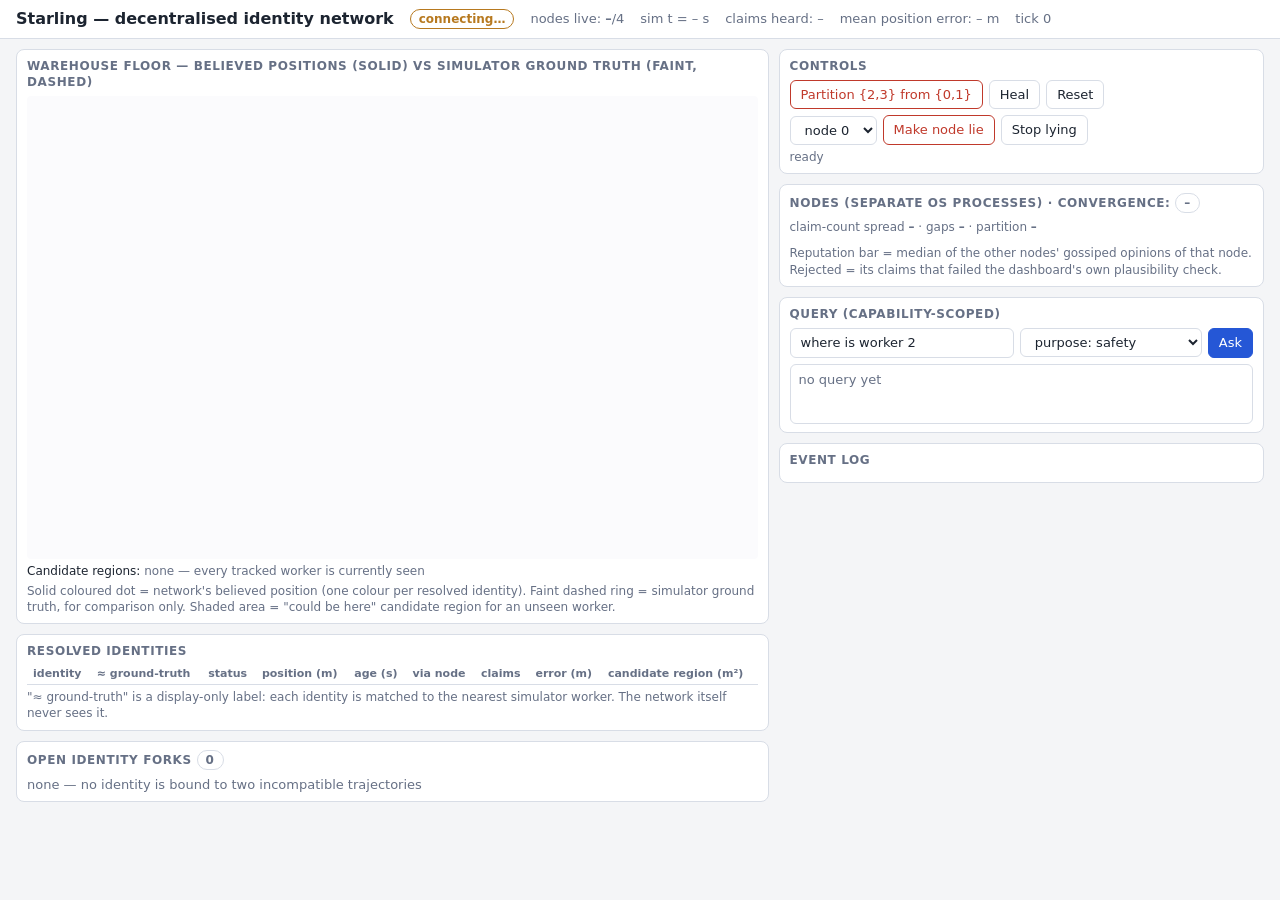
==== apps/demo_dashboard/static/index.html @ 2578e3dc "feat(dashboard): simulator demo dashboard (FastAPI + SVG) and launcher; fix demo-breaking bugs - app" ====
<!DOCTYPE html>
<html lang="en">
<head>
<meta charset="utf-8">
<meta name="viewport" content="width=device-width, initial-scale=1">
<title>Starling Demo Dashboard</title>
<style>
  :root {
    --bg: #f4f5f7; --panel: #ffffff; --ink: #1c2430; --muted: #667085; --line: #d8dde6;
    --ok: #1a7f4b; --warn: #b7791f; --bad: #c0392b; --accent: #2557d6;
    --zone: #e6eefc; --zone-off: #f6dede; --floor: #fbfbfd; --obst: #5b6472;
    --gap: #eceef2;
  }
  @media (prefers-color-scheme: dark) {
    :root:not([data-theme="light"]) {
      --bg: #12161c; --panel: #1b212a; --ink: #e7ebf1; --muted: #9aa5b5; --line: #2c3541;
      --zone: #1f2e4d; --zone-off: #4a2626; --floor: #161b22; --obst: #6b7686; --gap: #232a34;
    }
  }
  * { box-sizing: border-box; }
  body { margin: 0; background: var(--bg); color: var(--ink); font: 13px/1.35 system-ui, -apple-system, "Segoe UI", Roboto, sans-serif; }
  header { display: flex; align-items: center; gap: 16px; padding: 8px 16px; background: var(--panel); border-bottom: 1px solid var(--line); }
  header h1 { font-size: 16px; margin: 0; }
  header .meta { color: var(--muted); font-variant-numeric: tabular-nums; }
  .pill { display: inline-block; padding: 1px 8px; border-radius: 10px; font-weight: 600; font-size: 12px; border: 1px solid var(--line); }
  .pill.ok { color: var(--ok); border-color: var(--ok); }
  .pill.bad { color: var(--bad); border-color: var(--bad); }
  .pill.warn { color: var(--warn); border-color: var(--warn); }
  main { display: grid; grid-template-columns: minmax(0, 1.55fr) minmax(0, 1fr); gap: 10px; padding: 10px 16px; }
  section { background: var(--panel); border: 1px solid var(--line); border-radius: 8px; padding: 8px 10px; min-width: 0; }
  section h2 { font-size: 12px; text-transform: uppercase; letter-spacing: .05em; color: var(--muted); margin: 0 0 6px; }
  #map { width: 100%; height: auto; display: block; background: var(--floor); border-radius: 4px; }
  .legend { color: var(--muted); font-size: 12px; margin-top: 4px; }
  .nodes { display: grid; grid-template-columns: 1fr 1fr; gap: 8px; }
  .card { border: 1px solid var(--line); border-radius: 6px; padding: 6px 8px; }
  .card.off { border-color: var(--bad); background: color-mix(in srgb, var(--bad) 8%, transparent); }
  .card.lying { border-color: var(--warn); }
  .card h3 { margin: 0 0 4px; font-size: 13px; display: flex; justify-content: space-between; align-items: center; }
  .kv { display: grid; grid-template-columns: auto 1fr; gap: 1px 8px; font-variant-numeric: tabular-nums; }
  .kv span:nth-child(odd) { color: var(--muted); }
  .bar { height: 8px; background: var(--line); border-radius: 4px; overflow: hidden; margin-top: 2px; }
  .bar .fill { height: 100%; background: var(--ok); }
  .bar .fill.low { background: var(--bad); }
  .bar .fill.mid { background: var(--warn); }
  .controls { display: flex; flex-wrap: wrap; gap: 6px; align-items: center; }
  button, select, input[type=text] { font: inherit; color: var(--ink); background: var(--panel); border: 1px solid var(--line); border-radius: 6px; padding: 5px 10px; }
  button { cursor: pointer; }
  button:hover { border-color: var(--accent); }
  button.primary { background: var(--accent); color: #fff; border-color: var(--accent); }
  button.danger { color: var(--bad); border-color: var(--bad); }
  input[type=text] { flex: 1; min-width: 160px; }
  table { width: 100%; border-collapse: collapse; font-variant-numeric: tabular-nums; }
  th, td { text-align: left; padding: 2px 6px; border-bottom: 1px solid var(--line); white-space: nowrap; }
  th { color: var(--muted); font-weight: 600; font-size: 11px; }
  .sw { display: inline-block; width: 10px; height: 10px; border-radius: 50%; margin-right: 4px; vertical-align: middle; }
  pre { margin: 4px 0 0; white-space: pre-wrap; font: 12px/1.4 ui-monospace, Consolas, monospace; }
  #query-result { margin-top: 6px; padding: 6px 8px; border: 1px solid var(--line); border-radius: 6px; min-height: 60px; }
  #query-result[data-status="refused"] { border-color: var(--bad); }
  #query-result[data-status="answered"] { border-color: var(--ok); }
  .events { max-height: 130px; overflow: auto; font-size: 12px; }
  .events div { padding: 1px 0; border-bottom: 1px dotted var(--line); }
  .muted { color: var(--muted); }
  .col { display: flex; flex-direction: column; gap: 10px; min-width: 0; }
  @media (max-width: 1000px) { main { grid-template-columns: 1fr; } }
</style>
</head>
<body>
<header>
  <h1>Starling — decentralised identity network</h1>
  <span data-testid="dash-status" class="pill warn" id="dash-status">connecting…</span>
  <span class="meta">nodes live: <b data-testid="nodes-live" id="nodes-live">–</b>/4</span>
  <span class="meta">sim t = <span data-testid="sim-time" id="sim-time">–</span> s</span>
  <span class="meta">claims heard: <span data-testid="claims-total" id="claims-total">–</span></span>
  <span class="meta">mean position error: <span data-testid="mean-error" id="mean-error">–</span> m</span>
  <span class="meta">tick <span data-testid="refresh-tick" id="refresh-tick">0</span></span>
</header>

<main>
  <div class="col">
    <section>
      <h2>Warehouse floor — believed positions (solid) vs simulator ground truth (faint, dashed)</h2>
      <svg id="map" data-testid="map" viewBox="-1.5 -1.5 45 28.5" xmlns="http://www.w3.org/2000/svg">
        <g id="layer-static"></g>
        <g id="layer-regions" data-testid="layer-regions"></g>
        <g id="layer-trails"></g>
        <g id="layer-gt" data-testid="layer-gt"></g>
        <g id="layer-believed" data-testid="layer-believed"></g>
      </svg>
      <div data-testid="region-summary" id="region-summary" class="legend" style="color:var(--ink)">Candidate regions: <span class="muted">none — every tracked worker is currently seen</span></div>
      <div class="legend">Solid coloured dot = network's believed position (one colour per resolved identity). Faint dashed ring = simulator ground truth, for comparison only. Shaded area = "could be here" candidate region for an unseen worker.</div>
    </section>

    <section>
      <h2>Resolved identities</h2>
      <table data-testid="identity-table">
        <thead><tr><th>identity</th><th>≈ ground-truth</th><th>status</th><th>position (m)</th><th>age (s)</th><th>via node</th><th>claims</th><th>error (m)</th><th>candidate region (m²)</th></tr></thead>
        <tbody id="identity-rows"></tbody>
      </table>
      <div class="legend">"≈ ground-truth" is a display-only label: each identity is matched to the nearest simulator worker. The network itself never sees it.</div>
    </section>

    <section>
      <h2>Open identity forks <span class="pill" data-testid="forks-count" id="forks-count">0</span></h2>
      <div id="forks-list" data-testid="forks-panel"><span class="muted">none — no identity is bound to two incompatible trajectories</span></div>
    </section>
  </div>

  <div class="col">
    <section>
      <h2>Controls</h2>
      <div class="controls" style="margin-bottom:6px">
        <button data-testid="btn-partition" id="btn-partition" class="danger">Partition {2,3} from {0,1}</button>
        <button data-testid="btn-heal" id="btn-heal">Heal</button>
        <button data-testid="btn-reset" id="btn-reset">Reset</button>
      </div>
      <div class="controls">
        <select data-testid="select-lie-node" id="select-lie-node">
          <option value="0">node 0</option><option value="1">node 1</option>
          <option value="2">node 2</option><option value="3">node 3</option>
        </select>
        <button data-testid="btn-lie" id="btn-lie" class="danger">Make node lie</button>
        <button data-testid="btn-stop-lie" id="btn-stop-lie">Stop lying</button>
      </div>
      <div class="legend" data-testid="action-status" id="action-status">ready</div>
    </section>

    <section>
      <h2>Nodes (separate OS processes) · convergence: <span class="pill" data-testid="convergence-status" id="convergence-status">–</span></h2>
      <div class="legend" style="margin:0 0 6px">claim-count spread <b data-testid="claim-spread" id="claim-spread">–</b> · gaps <b data-testid="claim-holes" id="claim-holes">–</b> · partition <b data-testid="partition-state" id="partition-state">–</b></div>
      <div class="nodes" id="node-cards"></div>
      <div class="legend">Reputation bar = median of the other nodes' gossiped opinions of that node. Rejected = its claims that failed the dashboard's own plausibility check.</div>
    </section>

    <section>
      <h2>Query (capability-scoped)</h2>
      <div class="controls">
        <input type="text" data-testid="query-input" id="query-input" value="where is worker 2" aria-label="query text">
        <select data-testid="query-purpose" id="query-purpose">
          <option value="safety">purpose: safety</option>
          <option value="productivity">purpose: productivity</option>
        </select>
        <button data-testid="query-submit" id="query-submit" class="primary">Ask</button>
      </div>
      <div id="query-result" data-testid="query-result" data-status="none"><span class="muted">no query yet</span></div>
    </section>

    <section>
      <h2>Event log</h2>
      <div class="events" data-testid="event-log" id="event-log"></div>
    </section>
  </div>
</main>

<script>
"use strict";
const PALETTE = ["#2557d6", "#d9480f", "#2b9348", "#9c36b5", "#c99700", "#0b8a9e", "#c2255c", "#5c6b7a", "#8a5a00", "#3b5bdb"];
const $ = (id) => document.getElementById(id);
const esc = (s) => String(s).replace(/[&<>"]/g, (c) => ({ "&": "&amp;", "<": "&lt;", ">": "&gt;", '"': "&quot;" }[c]));
const colour = (i) => PALETTE[i % PALETTE.length];
let CFG = null, lastGood = 0, cellSize = 0.25;

async function api(path, body) {
  const opt = body === undefined ? {} : { method: "POST", headers: { "Content-Type": "application/json" }, body: JSON.stringify(body) };
  const r = await fetch(path, opt);
  return r.json();
}

function drawStatic(fp, nodeState) {
  const g = $("layer-static");
  let h = "";
  const polys = fp.features.filter((f) => f.geometry.type === "Polygon");
  const pts = (ring) => ring.map((p) => p[0] + "," + p[1]).join(" ");
  for (const f of polys.filter((f) => f.properties.role === "floor"))
    h += `<polygon points="${pts(f.geometry.coordinates[0])}" fill="var(--gap)" stroke="var(--line)" stroke-width="0.1"/>`;
  for (const f of polys.filter((f) => f.properties.role === "camera_zone")) {
    const id = f.properties.node_id, off = nodeState && nodeState[id] && !nodeState[id].live;
    const xs = f.geometry.coordinates[0].map((p) => p[0]), ys = f.geometry.coordinates[0].map((p) => p[1]);
    h += `<polygon data-testid="zone-${id}" points="${pts(f.geometry.coordinates[0])}" fill="${off ? "var(--zone-off)" : "var(--zone)"}" stroke="var(--accent)" stroke-width="0.08" stroke-dasharray="0.4 0.3"/>`;
    h += `<text x="${(Math.min(...xs) + Math.max(...xs)) / 2}" y="-0.35" text-anchor="middle" font-size="0.75" fill="var(--muted)">node ${id}${off ? " (OFFLINE)" : ""}</text>`;
  }
  for (const f of polys.filter((f) => f.properties.role === "obstacle"))
    h += `<polygon points="${pts(f.geometry.coordinates[0])}" fill="var(--obst)"/>`;
  for (const f of fp.features.filter((f) => f.geometry.type === "LineString")) {
    const [a, b] = f.geometry.coordinates;
    h += `<line x1="${a[0]}" y1="${a[1]}" x2="${b[0]}" y2="${b[1]}" stroke="var(--bad)" stroke-width="0.1" stroke-dasharray="0.3 0.25"/>`;
  }
  h += `<rect data-testid="blind-aisle" x="8" y="0" width="3" height="25" fill="var(--bad)" fill-opacity="0.07"/>`;
  h += `<text x="9.5" y="26.2" text-anchor="middle" font-size="0.8" fill="var(--bad)">blind aisle (no camera)</text>`;
  g.innerHTML = h;
}

function regionSvg(r) {
  const c = colour(r.colour);
  const cs = cellSize;
  let rects = "", sx = 0, sy = 0, n = 0;
  for (const [j, i0, i1] of r.runs) {
    rects += `<rect x="${(i0 * cs).toFixed(2)}" y="${(j * cs).toFixed(2)}" width="${((i1 - i0 + 1) * cs).toFixed(2)}" height="${cs}" />`;
    sx += ((i0 + i1 + 1) / 2) * cs * (i1 - i0 + 1); sy += (j + 0.5) * cs * (i1 - i0 + 1); n += i1 - i0 + 1;
  }
  const cx = n ? sx / n : r.origin[0], cy = n ? sy / n : r.origin[1];
  return `<g data-testid="candidate-region-${esc(r.id.slice(-6))}" fill="${c}" fill-opacity="0.30" stroke="none">${rects}</g>` +
    `<text data-testid="region-area-label-${esc(r.id.slice(-6))}" x="${cx.toFixed(2)}" y="${cy.toFixed(2)}" text-anchor="middle" font-size="0.85" font-weight="700" fill="${c}" stroke="var(--floor)" stroke-width="0.12" paint-order="stroke">could be here: ${r.area_m2.toFixed(1)} m²</text>`;
}

function render(s) {
  $("dash-status").textContent = s.error ? "degraded" : "live";
  $("dash-status").className = "pill " + (s.error ? "bad" : "ok");
  $("refresh-tick").textContent = s.tick;
  $("nodes-live").textContent = s.nodes_live;
  $("sim-time").textContent = s.now_t_media.toFixed(1);
  $("claims-total").textContent = s.claims_total;
  $("mean-error").textContent = s.mean_error_m == null ? "–" : s.mean_error_m.toFixed(2);

  const ns = {}; s.nodes.forEach((n) => (ns[n.id] = n));
  drawStatic(CFG.floorplan, ns);

  $("layer-regions").innerHTML = s.regions.map(regionSvg).join("");
  $("layer-trails").innerHTML = s.identities.map((i) =>
    i.trail.length > 1 ? `<polyline points="${i.trail.map((p) => p.join(",")).join(" ")}" fill="none" stroke="${colour(i.colour)}" stroke-width="0.12" stroke-opacity="0.5"/>` : "").join("");
  $("layer-gt").innerHTML = s.gt ? s.gt.workers.map((w) =>
    `<g data-testid="gt-marker-${w.id}" data-x="${w.x}" data-y="${w.y}" opacity="0.55"><circle cx="${w.x}" cy="${w.y}" r="0.75" fill="none" stroke="var(--muted)" stroke-width="0.12" stroke-dasharray="0.25 0.2"/><text x="${w.x + 0.9}" y="${w.y + 1.4}" font-size="0.7" fill="var(--muted)">truth: ${esc(w.name)}</text></g>`).join("") : "";
  $("layer-believed").innerHTML = s.identities.map((i) => {
    const c = colour(i.colour), unseen = i.status === "unseen";
    return `<g data-testid="marker-${esc(i.short)}" data-x="${i.x}" data-y="${i.y}" data-status="${i.status}" opacity="${unseen ? 0.45 : 1}">` +
      `<circle cx="${i.x}" cy="${i.y}" r="0.55" fill="${c}" stroke="#fff" stroke-width="0.12" ${unseen ? 'stroke-dasharray="0.2 0.15"' : ""}/>` +
      `<text x="${i.x + 0.7}" y="${i.y - 0.6}" font-size="0.8" font-weight="700" fill="${c}" stroke="var(--floor)" stroke-width="0.12" paint-order="stroke">${esc(i.name ? "≈" + i.name : i.short)}${unseen ? " (unseen)" : ""}</text></g>`;
  }).join("");

  $("region-summary").innerHTML = "Candidate regions: " + (s.regions.length
    ? s.regions.map((r) => `<span data-testid="region-${esc(r.id)}" data-area="${r.area_m2}" style="margin-right:12px"><span class="sw" style="background:${colour(r.colour)}"></span>${esc(r.id)}: <b data-testid="region-area-${esc(r.id)}">${r.area_m2.toFixed(1)}</b> m² <span class="muted">(unseen ${r.unseen_for_s}s)</span></span>`).join("")
    : `<span class="muted">none — every tracked worker is currently seen</span>`);
  const regionOf = {}; s.regions.forEach((r) => (regionOf[r.id] = r));
  $("identity-rows").innerHTML = s.identities.map((i) => {
    const r = regionOf[i.id];
    return `<tr data-testid="identity-row-${esc(i.short)}" data-status="${i.status}"><td><span class="sw" style="background:${colour(i.colour)}"></span>${esc(i.short)}</td>` +
      `<td>${esc(i.name || "–")}</td><td>${i.status}</td><td>${i.x.toFixed(1)}, ${i.y.toFixed(1)}</td><td>${i.age_s.toFixed(1)}</td><td>${i.node}</td><td>${i.n_claims}</td>` +
      `<td data-testid="error-${esc(i.short)}">${i.error_m == null ? "–" : i.error_m.toFixed(2)}</td>` +
      `<td data-testid="candidate-area-${esc(i.short)}">${r ? r.area_m2.toFixed(1) : "–"}</td></tr>`;
  }).join("") || `<tr><td colspan="9" class="muted">waiting for claims…</td></tr>`;

  $("forks-count").textContent = s.forks.length;
  $("forks-list").innerHTML = s.forks.length
    ? s.forks.map((f) => `<div data-testid="fork-${esc(f.short)}">fork <b>${esc(f.short)}</b> on identity ${esc(f.identity.slice(-6))} — ${f.branches} branches, OPEN</div>`).join("")
    : `<span class="muted">none — no identity is bound to two incompatible trajectories</span>`;

  const cv = s.convergence;
  const cvEl = $("convergence-status");
  cvEl.textContent = cv.any_partitioned ? "PARTITIONED" : cv.converged ? "CONVERGED" : "CONVERGING";
  cvEl.className = "pill " + (cv.any_partitioned ? "bad" : cv.converged ? "ok" : "warn");
  $("claim-spread").textContent = cv.spread == null ? "–" : cv.spread;
  $("claim-holes").textContent = cv.holes_total;
  $("partition-state").textContent = cv.any_partitioned ? "CUT" : "none";

  $("node-cards").innerHTML = s.nodes.map((n) => {
    const rep = n.reputation, pct = rep == null ? 100 : Math.round(rep * 100);
    const cls = rep == null ? "" : rep < 0.4 ? "low" : rep < 0.75 ? "mid" : "";
    return `<div class="card ${n.live ? "" : "off"} ${n.lying ? "lying" : ""}" data-testid="node-card-${n.id}">` +
      `<h3>node ${n.id} <span class="pill ${n.live ? "ok" : "bad"}" data-testid="node-${n.id}-live">${n.live ? "LIVE" : "OFFLINE"}</span></h3>` +
      `<div class="kv">` +
      `<span>partitioned</span><b data-testid="node-${n.id}-partitioned">${n.partitioned ? "yes (drops " + n.dropped.join(",") + ")" : "no"}</b>` +
      `<span>claims held</span><b data-testid="node-${n.id}-claims">${n.claims == null ? "–" : n.claims}</b>` +
      `<span>gaps</span><b data-testid="node-${n.id}-holes">${n.holes == null ? "–" : n.holes}</b>` +
      `<span>behaviour</span><b data-testid="node-${n.id}-lying">${n.lying ? "LYING (" + esc(n.attack) + " " + n.intensity + ")" : "honest"}</b>` +
      `<span>rejected</span><b data-testid="node-${n.id}-rejected">${n.rejected} of ${n.evaluated}</b>` +
      `<span>reputation</span><b data-testid="rep-value-${n.id}">${rep == null ? "–" : rep.toFixed(2)}</b></div>` +
      `<div class="bar" data-testid="rep-bar-${n.id}" data-value="${rep == null ? "" : rep}"><div class="fill ${cls}" style="width:${pct}%"></div></div></div>`;
  }).join("");

  $("event-log").innerHTML = s.events.slice().reverse().map((e) => `<div><span class="muted">${e.wall_s}s</span> ${esc(e.text)}</div>`).join("");
}

async function refresh() {
  try {
    const s = await api("/api/state");
    if (s.ready) { render(s); lastGood = Date.now(); }
    else if (s.error) { $("dash-status").textContent = "error: " + s.error; $("dash-status").className = "pill bad"; }
  } catch (e) {
    $("dash-status").textContent = "reconnecting…"; $("dash-status").className = "pill warn";
  }
}

async function act(label, path, body) {
  $("action-status").textContent = label + "…";
  try {
    const r = await api(path, body || {});
    $("action-status").textContent = label + (r.ok === false ? " — some nodes unreachable" : " — done");
  } catch (e) { $("action-status").textContent = label + " failed: " + e; }
  refresh();
}

function renderQuery(r) {
  const el = $("query-result");
  el.dataset.status = r.status;
  let h = `<div><b data-testid="query-verdict">${r.status === "answered" ? "ANSWER" : "REFUSED"}</b> — <span class="muted">${esc(r.query)} [${esc(r.purpose)}]</span></div>`;
  if (r.display_note) h += `<div class="muted">${esc(r.display_note)}</div>`;
  if (r.status === "refused") {
    h += `<div data-testid="query-reason">Reason: ${esc(r.reason)}</div>`;
  } else {
    const c = r.confirmed, i = r.inferred;
    h += `<div data-testid="query-confirmed"><b>Confirmed:</b> last seen at (${c.x == null ? "?" : c.x.toFixed(1)}, ${c.y == null ? "?" : c.y.toFixed(1)}) m by node ${c.node}, ${c.age_s}s ago, confidence ${c.confidence == null ? "?" : c.confidence.toFixed(2)}</div>`;
    h += `<div data-testid="query-inferred"><b>Inferred:</b> ${i.currently_unseen ? "currently unseen — could be anywhere in a " + i.candidate_region_m2.toFixed(1) + " m² candidate region" : "currently seen — no inference needed"}${i.note ? " · " + esc(i.note) : ""}</div>`;
    h += `<div data-testid="query-unreachable"><b>Unreachable nodes:</b> ${r.unreachable_nodes.length ? r.unreachable_nodes.join(", ") : "none"} · ${r.nodes_responded} of ${r.nodes_total} nodes responded</div>`;
  }
  h += `<pre data-testid="query-result-text">${esc(r.text || r.reason || "")}</pre>`;
  el.innerHTML = h;
}

async function boot() {
  CFG = await api("/api/config");
  cellSize = 0.25;
  $("btn-partition").onclick = () => act("Partition", "/api/partition", {});
  $("btn-heal").onclick = () => act("Heal", "/api/heal", {});
  $("btn-reset").onclick = () => act("Reset", "/api/reset", {});
  $("btn-lie").onclick = () => act("Node " + $("select-lie-node").value + " lies", "/api/lie", { node_id: +$("select-lie-node").value });
  $("btn-stop-lie").onclick = () => act("Stop lying", "/api/stop_lie", {});
  const ask = async () => {
    $("query-result").dataset.status = "pending";
    renderQuery(await api("/api/query", { text: $("query-input").value, purpose: $("query-purpose").value }));
  };
  $("query-submit").onclick = ask;
  $("query-input").addEventListener("keydown", (e) => { if (e.key === "Enter") ask(); });
  refresh();
  setInterval(refresh, CFG.refresh_ms);
}
boot();
</script>
</body>
</html>
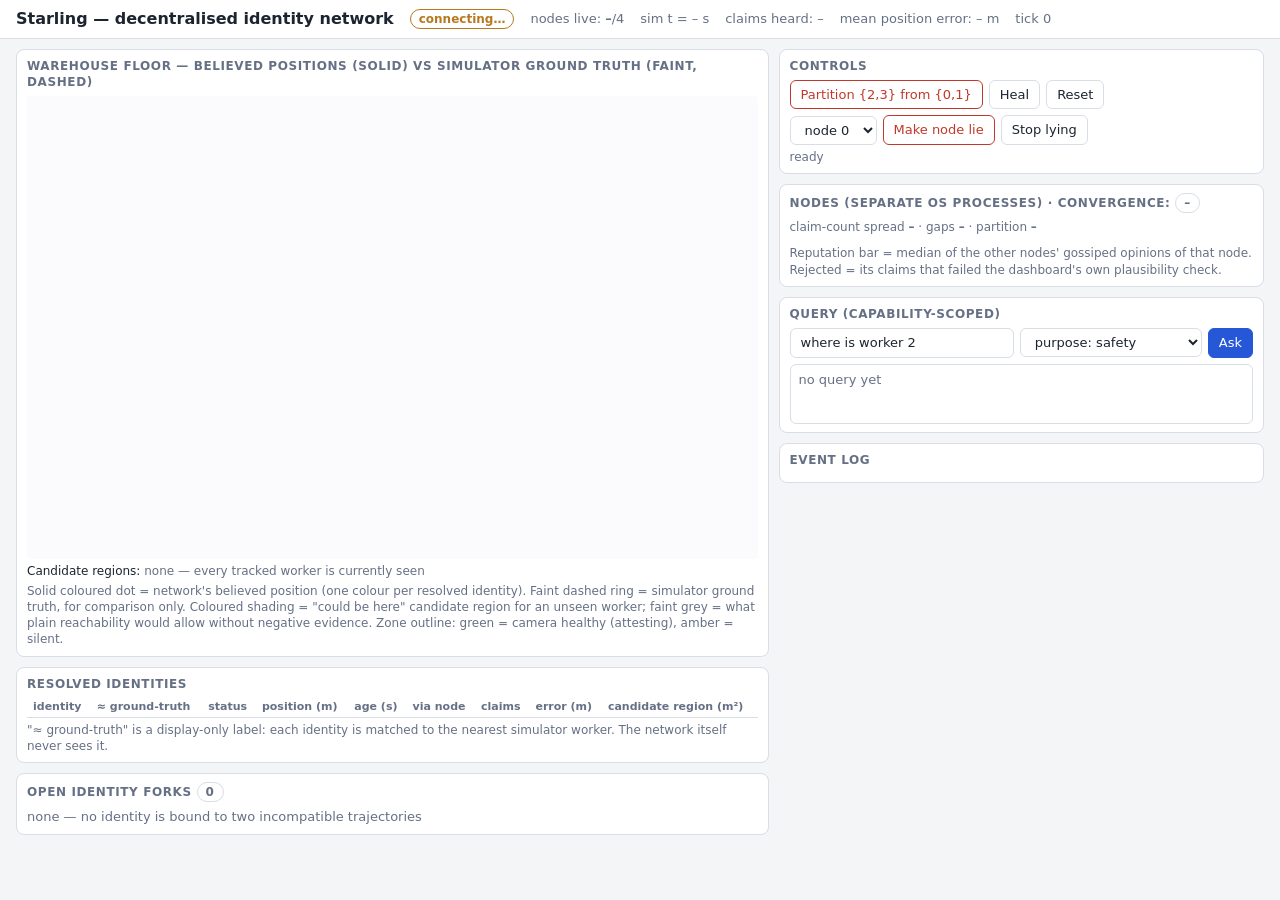
==== commit aa6b3c12: "feat(c4): healthy attested zones are subtracted from the dead-zone region; real blind block Root cau" ====
--- a/apps/demo_dashboard/static/index.html
+++ b/apps/demo_dashboard/static/index.html
@@ -87,7 +87,8 @@
         <g id="layer-believed" data-testid="layer-believed"></g>
       </svg>
       <div data-testid="region-summary" id="region-summary" class="legend" style="color:var(--ink)">Candidate regions: <span class="muted">none — every tracked worker is currently seen</span></div>
-      <div class="legend">Solid coloured dot = network's believed position (one colour per resolved identity). Faint dashed ring = simulator ground truth, for comparison only. Shaded area = "could be here" candidate region for an unseen worker.</div>
+      <div id="region-cards" data-testid="region-cards"></div>
+      <div class="legend">Solid coloured dot = network's believed position (one colour per resolved identity). Faint dashed ring = simulator ground truth, for comparison only. Coloured shading = "could be here" candidate region for an unseen worker; faint grey = what plain reachability would allow without negative evidence. Zone outline: green = camera healthy (attesting), amber = silent.</div>
     </section>
 
     <section>
@@ -175,8 +176,9 @@
   for (const f of polys.filter((f) => f.properties.role === "camera_zone")) {
     const id = f.properties.node_id, off = nodeState && nodeState[id] && !nodeState[id].live;
     const xs = f.geometry.coordinates[0].map((p) => p[0]), ys = f.geometry.coordinates[0].map((p) => p[1]);
-    h += `<polygon data-testid="zone-${id}" points="${pts(f.geometry.coordinates[0])}" fill="${off ? "var(--zone-off)" : "var(--zone)"}" stroke="var(--accent)" stroke-width="0.08" stroke-dasharray="0.4 0.3"/>`;
-    h += `<text x="${(Math.min(...xs) + Math.max(...xs)) / 2}" y="-0.35" text-anchor="middle" font-size="0.75" fill="var(--muted)">node ${id}${off ? " (OFFLINE)" : ""}</text>`;
+    const cov = nodeState && nodeState[id] ? nodeState[id] : null, silent = cov && !cov.coverage_healthy;
+    h += `<polygon data-testid="zone-${id}" data-coverage="${cov ? (cov.coverage_healthy ? "healthy" : "silent") : "?"}" points="${pts(f.geometry.coordinates[0])}" fill="${off ? "var(--zone-off)" : "var(--zone)"}" stroke="${silent ? "var(--warn)" : "var(--ok)"}" stroke-width="${silent ? 0.16 : 0.1}" stroke-dasharray="0.4 0.3"/>`;
+    h += `<text x="${(Math.min(...xs) + Math.max(...xs)) / 2}" y="${Math.min(...ys) === 0 ? -0.35 : Math.min(...ys) + 0.9}" text-anchor="middle" font-size="0.75" fill="${silent ? "var(--warn)" : "var(--muted)"}">node ${id}${off ? " (OFFLINE)" : silent ? (cov.occluded ? " OCCLUDED - silent" : " silent") : " healthy"}</text>`;
   }
   for (const f of polys.filter((f) => f.properties.role === "obstacle"))
     h += `<polygon points="${pts(f.geometry.coordinates[0])}" fill="var(--obst)"/>`;
@@ -184,8 +186,8 @@
     const [a, b] = f.geometry.coordinates;
     h += `<line x1="${a[0]}" y1="${a[1]}" x2="${b[0]}" y2="${b[1]}" stroke="var(--bad)" stroke-width="0.1" stroke-dasharray="0.3 0.25"/>`;
   }
-  h += `<rect data-testid="blind-aisle" x="8" y="0" width="3" height="25" fill="var(--bad)" fill-opacity="0.07"/>`;
-  h += `<text x="9.5" y="26.2" text-anchor="middle" font-size="0.8" fill="var(--bad)">blind aisle (no camera)</text>`;
+  h += `<rect data-testid="blind-block" x="14" y="9" width="12" height="7" fill="var(--bad)" fill-opacity="0.07" stroke="var(--bad)" stroke-width="0.1" stroke-dasharray="0.3 0.25"/>`;
+  h += `<text x="20" y="26.2" text-anchor="middle" font-size="0.8" fill="var(--bad)">uncovered block (no camera) at the centre</text>`;
   g.innerHTML = h;
 }
 
@@ -198,7 +200,10 @@
     sx += ((i0 + i1 + 1) / 2) * cs * (i1 - i0 + 1); sy += (j + 0.5) * cs * (i1 - i0 + 1); n += i1 - i0 + 1;
   }
   const cx = n ? sx / n : r.origin[0], cy = n ? sy / n : r.origin[1];
-  return `<g data-testid="candidate-region-${esc(r.id.slice(-6))}" fill="${c}" fill-opacity="0.30" stroke="none">${rects}</g>` +
+  let reach = "";
+  for (const [j, i0, i1] of (r.reach_runs || [])) reach += `<rect x="${(i0 * cs).toFixed(2)}" y="${(j * cs).toFixed(2)}" width="${((i1 - i0 + 1) * cs).toFixed(2)}" height="${cs}" />`;
+  return `<g data-testid="reach-outline-${esc(r.id)}" fill="#8a94a6" fill-opacity="0.13" stroke="none">${reach}</g>` +
+    `<g data-testid="candidate-region-${esc(r.id.slice(-6))}" fill="${c}" fill-opacity="0.30" stroke="none">${rects}</g>` +
     `<text data-testid="region-area-label-${esc(r.id.slice(-6))}" x="${cx.toFixed(2)}" y="${cy.toFixed(2)}" text-anchor="middle" font-size="0.85" font-weight="700" fill="${c}" stroke="var(--floor)" stroke-width="0.12" paint-order="stroke">could be here: ${r.area_m2.toFixed(1)} m²</text>`;
 }
 
@@ -218,7 +223,7 @@
   $("layer-trails").innerHTML = s.identities.map((i) =>
     i.trail.length > 1 ? `<polyline points="${i.trail.map((p) => p.join(",")).join(" ")}" fill="none" stroke="${colour(i.colour)}" stroke-width="0.12" stroke-opacity="0.5"/>` : "").join("");
   $("layer-gt").innerHTML = s.gt ? s.gt.workers.map((w) =>
-    `<g data-testid="gt-marker-${w.id}" data-x="${w.x}" data-y="${w.y}" opacity="0.55"><circle cx="${w.x}" cy="${w.y}" r="0.75" fill="none" stroke="var(--muted)" stroke-width="0.12" stroke-dasharray="0.25 0.2"/><text x="${w.x + 0.9}" y="${w.y + 1.4}" font-size="0.7" fill="var(--muted)">truth: ${esc(w.name)}</text></g>`).join("") : "";
+    `<g data-testid="gt-marker-${w.id}" data-x="${w.x}" data-y="${w.y}" opacity="0.55"><circle cx="${w.x}" cy="${w.y}" r="0.75" fill="none" stroke="var(--muted)" stroke-width="0.12" stroke-dasharray="0.25 0.2"/><text x="${w.x > 31 ? w.x - 0.9 : w.x + 0.9}" y="${w.y + 1.4}" text-anchor="${w.x > 31 ? "end" : "start"}" font-size="0.7" fill="var(--muted)">truth: ${esc(w.name)}</text></g>`).join("") : "";
   $("layer-believed").innerHTML = s.identities.map((i) => {
     const c = colour(i.colour), unseen = i.status === "unseen";
     return `<g data-testid="marker-${esc(i.short)}" data-x="${i.x}" data-y="${i.y}" data-status="${i.status}" opacity="${unseen ? 0.45 : 1}">` +
@@ -229,6 +234,22 @@
   $("region-summary").innerHTML = "Candidate regions: " + (s.regions.length
     ? s.regions.map((r) => `<span data-testid="region-${esc(r.id)}" data-area="${r.area_m2}" style="margin-right:12px"><span class="sw" style="background:${colour(r.colour)}"></span>${esc(r.id)}: <b data-testid="region-area-${esc(r.id)}">${r.area_m2.toFixed(1)}</b> m² <span class="muted">(unseen ${r.unseen_for_s}s)</span></span>`).join("")
     : `<span class="muted">none — every tracked worker is currently seen</span>`);
+  $("region-cards").innerHTML = s.regions.map((r) => {
+    const h = r.history, W = 200, H = 34;
+    const tmax = Math.max(1, ...h.map((p) => p[0])), amax = Math.max(1, ...h.map((p) => Math.max(p[1], p[2])));
+    const line = (k) => h.map((p) => `${(p[0] / tmax * W).toFixed(1)},${(H - p[k] / amax * H).toFixed(1)}`).join(" ");
+    return `<div class="card" style="margin-top:6px" data-testid="region-card-${esc(r.id)}">` +
+      `<div><b>${esc(r.id)}</b> hidden <b data-testid="region-hidden-${esc(r.id)}">${r.unseen_for_s}</b> s · search area <b data-testid="region-area-${esc(r.id)}-m2">${r.area_m2.toFixed(1)}</b> m² ` +
+      `vs <span data-testid="region-reach-${esc(r.id)}">${r.reachable_area_m2.toFixed(1)}</span> m² reachable without negative evidence ` +
+      `(<span data-testid="region-ratio-${esc(r.id)}">${r.ratio == null ? "–" : Math.round(r.ratio * 100)}%</span>) · ` +
+      `inside the blind block <span data-testid="region-blind-${esc(r.id)}">${r.blind_block_area_m2}</span> m² · ` +
+      `inside healthy cameras' zones <b data-testid="region-healthy-overlap-${esc(r.id)}">${r.healthy_zone_overlap_m2}</b> m²</div>` +
+      `<div class="legend" style="color:var(--ink)" data-testid="region-explanation-${esc(r.id)}">${esc(r.explanation)}</div>` +
+      `<svg data-testid="region-spark-${esc(r.id)}" viewBox="0 0 ${W} ${H}" width="100%" height="${H}" preserveAspectRatio="none" style="margin-top:4px">` +
+      `<polyline points="${line(2)}" fill="none" stroke="#8a94a6" stroke-width="1" stroke-dasharray="3 2"/>` +
+      `<polyline points="${line(1)}" fill="none" stroke="${colour(r.colour)}" stroke-width="1.6"/></svg>` +
+      `<div class="legend">solid = search area with negative evidence · dashed grey = reachable area without it</div></div>`;
+  }).join("");
   const regionOf = {}; s.regions.forEach((r) => (regionOf[r.id] = r));
   $("identity-rows").innerHTML = s.identities.map((i) => {
     const r = regionOf[i.id];
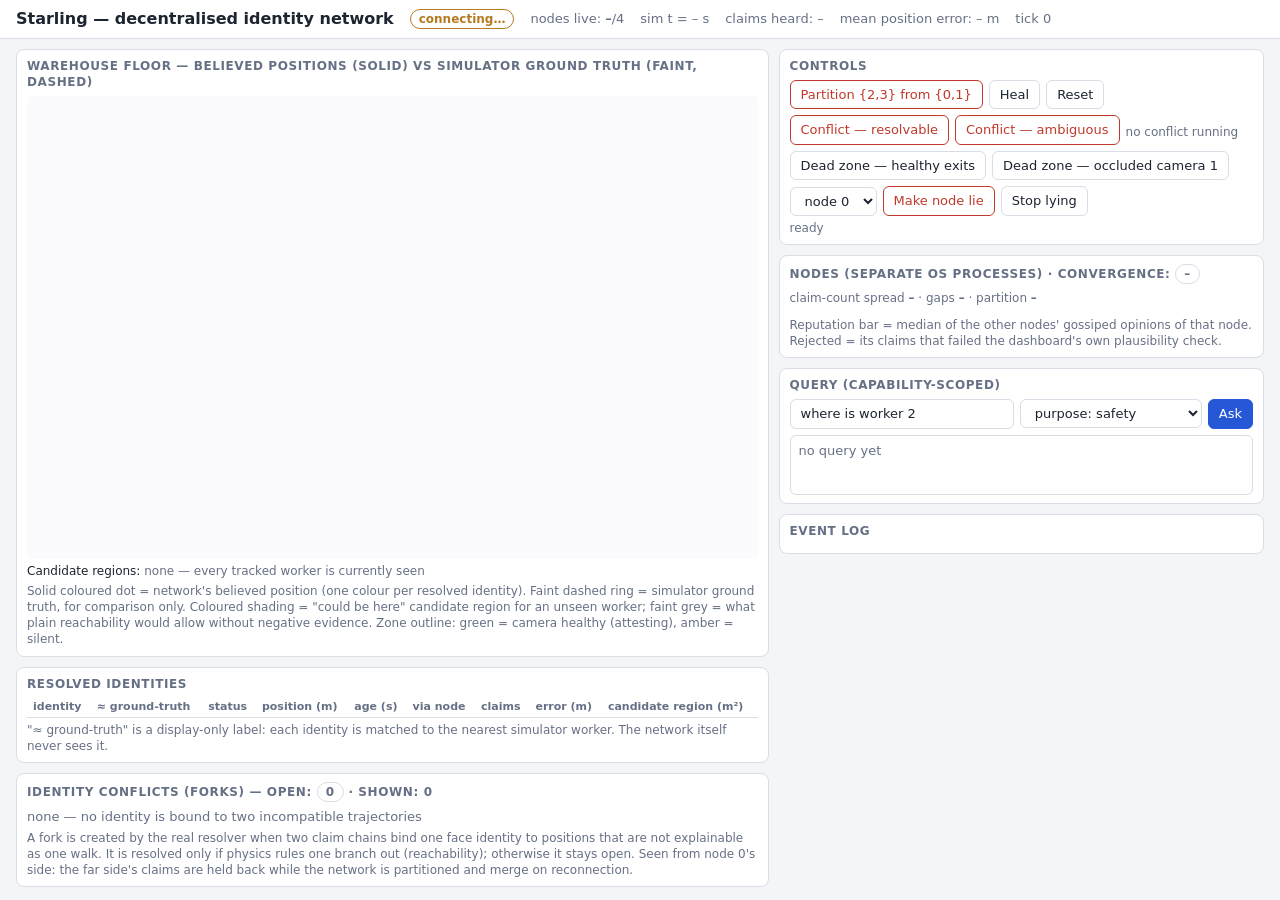
==== commit 5c77ae94: "feat(forks): scripted identity conflicts through the real resolver (resolvable + ambiguous) Simulato" ====
--- a/apps/demo_dashboard/static/index.html
+++ b/apps/demo_dashboard/static/index.html
@@ -85,6 +85,7 @@
         <g id="layer-trails"></g>
         <g id="layer-gt" data-testid="layer-gt"></g>
         <g id="layer-believed" data-testid="layer-believed"></g>
+        <g id="layer-forks" data-testid="layer-forks"></g>
       </svg>
       <div data-testid="region-summary" id="region-summary" class="legend" style="color:var(--ink)">Candidate regions: <span class="muted">none — every tracked worker is currently seen</span></div>
       <div id="region-cards" data-testid="region-cards"></div>
@@ -101,8 +102,9 @@
     </section>
 
     <section>
-      <h2>Open identity forks <span class="pill" data-testid="forks-count" id="forks-count">0</span></h2>
+      <h2>Identity conflicts (forks) — open: <span class="pill" data-testid="forks-count" id="forks-count">0</span> · shown: <span data-testid="forks-total" id="forks-total">0</span></h2>
       <div id="forks-list" data-testid="forks-panel"><span class="muted">none — no identity is bound to two incompatible trajectories</span></div>
+      <div class="legend">A fork is created by the real resolver when two claim chains bind one face identity to positions that are not explainable as one walk. It is resolved only if physics rules one branch out (reachability); otherwise it stays open. Seen from node 0's side: the far side's claims are held back while the network is partitioned and merge on reconnection.</div>
     </section>
   </div>
 
@@ -113,6 +115,15 @@
         <button data-testid="btn-partition" id="btn-partition" class="danger">Partition {2,3} from {0,1}</button>
         <button data-testid="btn-heal" id="btn-heal">Heal</button>
         <button data-testid="btn-reset" id="btn-reset">Reset</button>
+      </div>
+      <div class="controls" style="margin-bottom:6px">
+        <button data-testid="btn-conflict-resolvable" id="btn-conflict-resolvable" class="danger">Conflict — resolvable</button>
+        <button data-testid="btn-conflict-ambiguous" id="btn-conflict-ambiguous" class="danger">Conflict — ambiguous</button>
+        <span class="legend" data-testid="conflict-phase" id="conflict-phase">no conflict running</span>
+      </div>
+      <div class="controls" style="margin-bottom:6px">
+        <button data-testid="btn-dz-healthy" id="btn-dz-healthy">Dead zone — healthy exits</button>
+        <button data-testid="btn-dz-occluded" id="btn-dz-occluded">Dead zone — occluded camera 1</button>
       </div>
       <div class="controls">
         <select data-testid="select-lie-node" id="select-lie-node">
@@ -259,10 +270,28 @@
       `<td data-testid="candidate-area-${esc(i.short)}">${r ? r.area_m2.toFixed(1) : "–"}</td></tr>`;
   }).join("") || `<tr><td colspan="9" class="muted">waiting for claims…</td></tr>`;
 
-  $("forks-count").textContent = s.forks.length;
+  const fid = (f) => f.short.replace(/[^A-Za-z0-9]/g, "_");
+  $("forks-count").textContent = s.forks_open;
+  $("forks-count").className = "pill " + (s.forks_open ? "bad" : "");
+  $("forks-total").textContent = s.forks.length;
+  const cp = s.conflict || {};
+  $("conflict-phase").textContent = cp.variant ? `conflict (${cp.variant}): ${cp.phase}${cp.since_s != null ? " " + cp.since_s + " s" : ""}${s.held_back_claims ? " · " + s.held_back_claims + " far-side claims held back" : ""}` : "no conflict running";
   $("forks-list").innerHTML = s.forks.length
-    ? s.forks.map((f) => `<div data-testid="fork-${esc(f.short)}">fork <b>${esc(f.short)}</b> on identity ${esc(f.identity.slice(-6))} — ${f.branches} branches, OPEN</div>`).join("")
+    ? s.forks.map((f) => `<div class="card" style="margin-bottom:6px" data-testid="fork-${fid(f)}" data-status="${f.status}">` +
+        `<div><span class="pill ${f.status === "OPEN" ? "bad" : "ok"}" data-testid="fork-status-${fid(f)}">${f.status === "OPEN" ? "OPEN" : "RESOLVED (" + f.status.replace("RESOLVED_", "").toLowerCase() + ")"}</span> ` +
+        `identity <b>${esc(f.identity)}</b> (face id ${esc(f.face_identity)}) · opened at sim t = ${f.opened_media_s} s${f.in_window ? "" : " · (older; no longer in the resolver window)"}</div>` +
+        `<div data-testid="fork-explanation-${fid(f)}">${esc(f.explanation)}</div>` +
+        `<table><tr><th>branch</th><th>last position</th><th>claims</th><th>seen by node</th><th>verdict</th></tr>` +
+        f.branches.slice(0, 4).map((b) => `<tr data-testid="fork-branch-row-${fid(f)}-${b.index}"><td>${b.index}</td><td>${b.x}, ${b.y}</td><td>${b.n_claims}</td><td>${b.node}</td><td>${f.status === "OPEN" ? "possible" : (f.resolved_branch === b.index ? "KEPT" : "rejected")}</td></tr>`).join("") + `</table></div>`).join("")
     : `<span class="muted">none — no identity is bound to two incompatible trajectories</span>`;
+  $("layer-forks").innerHTML = s.forks.map((f) => f.branches.slice(0, 4).map((b) => {
+    if (b.x == null) return "";
+    const open = f.status === "OPEN", kept = f.resolved_branch === b.index, c = open ? "var(--bad)" : kept ? "var(--ok)" : "#8a94a6";
+    const d = `M ${b.x} ${b.y - 0.9} L ${b.x + 0.9} ${b.y} L ${b.x} ${b.y + 0.9} L ${b.x - 0.9} ${b.y} Z`;
+    return `<g data-testid="fork-branch-${fid(f)}-${b.index}" data-x="${b.x}" data-y="${b.y}" opacity="${f.in_window ? 1 : 0.5}"><path d="${d}" fill="${open ? "none" : kept ? c : "none"}" stroke="${c}" stroke-width="0.18" ${open || !kept ? "stroke-dasharray=\"0.3 0.2\"" : ""}/>` +
+      (!open && !kept ? `<line x1="${b.x - 0.6}" y1="${b.y - 0.6}" x2="${b.x + 0.6}" y2="${b.y + 0.6}" stroke="${c}" stroke-width="0.15"/><line x1="${b.x - 0.6}" y1="${b.y + 0.6}" x2="${b.x + 0.6}" y2="${b.y - 0.6}" stroke="${c}" stroke-width="0.15"/>` : "") +
+      `<text x="${b.x + 1.1}" y="${b.y - 0.9}" font-size="0.75" font-weight="700" fill="${c}" stroke="var(--floor)" stroke-width="0.1" paint-order="stroke">${open ? "?" : kept ? "kept" : "rejected"} ${"AB"[b.index] || b.index}</text></g>`;
+  }).join("")).join("");
 
   const cv = s.convergence;
   const cvEl = $("convergence-status");
@@ -332,6 +361,10 @@
   $("btn-partition").onclick = () => act("Partition", "/api/partition", {});
   $("btn-heal").onclick = () => act("Heal", "/api/heal", {});
   $("btn-reset").onclick = () => act("Reset", "/api/reset", {});
+  $("btn-conflict-resolvable").onclick = () => act("Conflict (resolvable)", "/api/conflict", { variant: "resolvable" });
+  $("btn-conflict-ambiguous").onclick = () => act("Conflict (ambiguous)", "/api/conflict", { variant: "ambiguous" });
+  $("btn-dz-healthy").onclick = () => act("Dead zone (healthy exits)", "/api/script", { name: "dead_zone_healthy" });
+  $("btn-dz-occluded").onclick = () => act("Dead zone (camera 1 occluded)", "/api/script", { name: "dead_zone_occluded" });
   $("btn-lie").onclick = () => act("Node " + $("select-lie-node").value + " lies", "/api/lie", { node_id: +$("select-lie-node").value });
   $("btn-stop-lie").onclick = () => act("Stop lying", "/api/stop_lie", {});
   const ask = async () => {
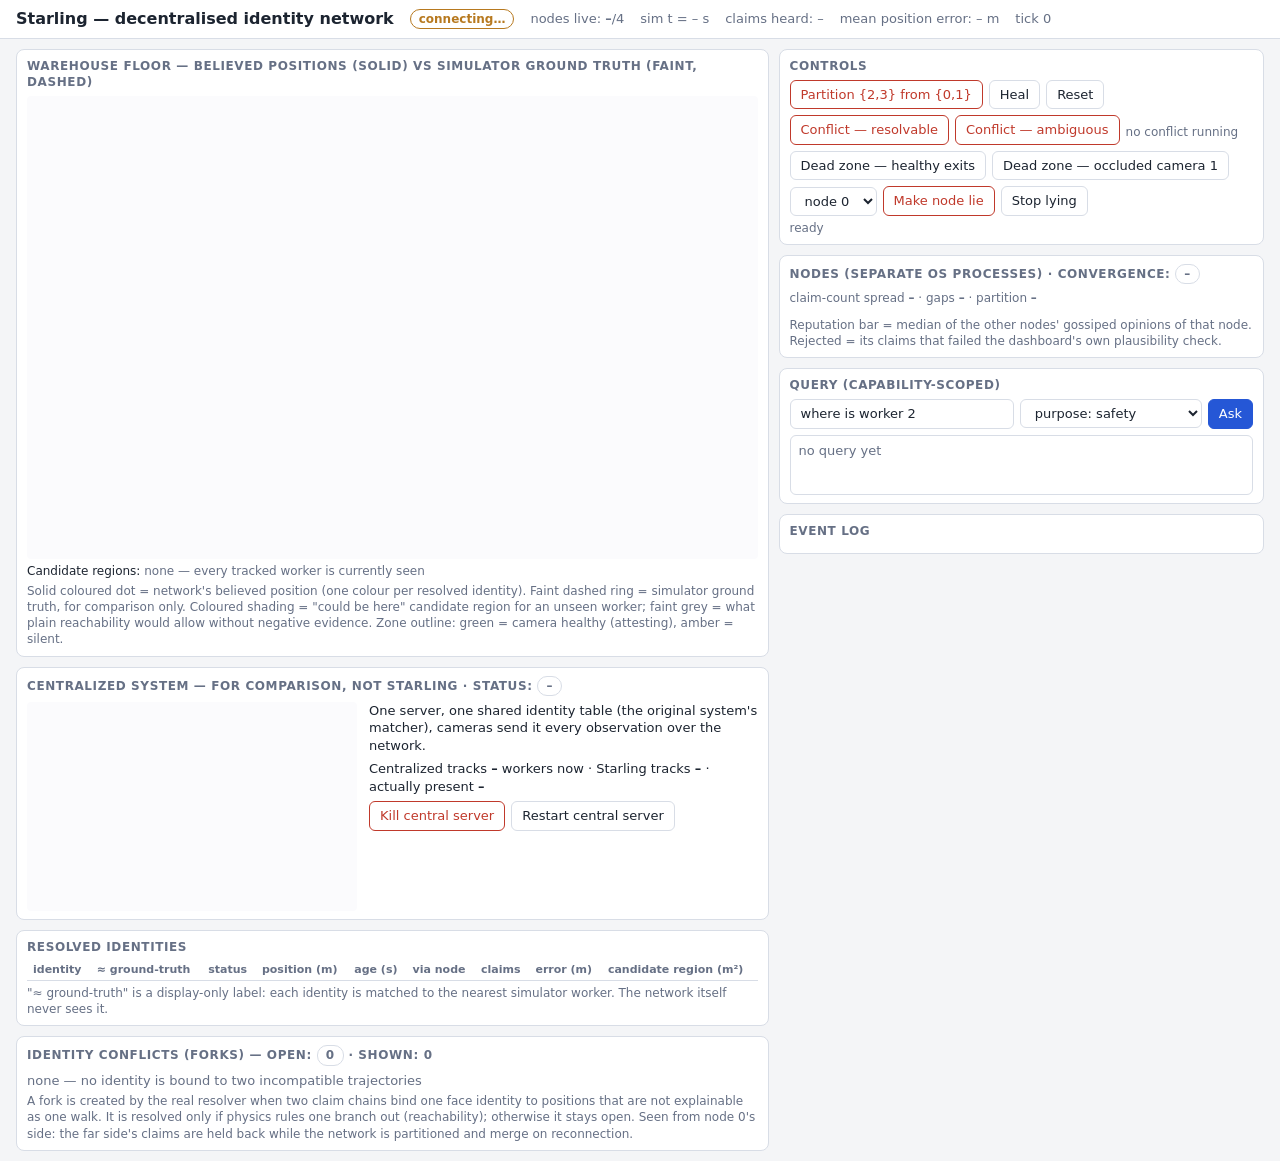
==== commit de8f279e: "feat(central): side-by-side centralised comparison server + dashboard panel + kill/restart apps/cent" ====
--- a/apps/demo_dashboard/static/index.html
+++ b/apps/demo_dashboard/static/index.html
@@ -92,6 +92,22 @@
       <div class="legend">Solid coloured dot = network's believed position (one colour per resolved identity). Faint dashed ring = simulator ground truth, for comparison only. Coloured shading = "could be here" candidate region for an unseen worker; faint grey = what plain reachability would allow without negative evidence. Zone outline: green = camera healthy (attesting), amber = silent.</div>
     </section>
 
+    <section data-testid="central-panel">
+      <h2>Centralized system — for comparison, NOT Starling · status: <span class="pill" data-testid="central-status" id="central-status">–</span></h2>
+      <div style="display:flex; gap:12px; align-items:flex-start; flex-wrap:wrap">
+        <svg id="central-map" data-testid="central-map" viewBox="-0.5 -0.5 41 26" width="330" style="background:var(--floor); border-radius:4px; flex:none"></svg>
+        <div style="flex:1; min-width:220px">
+          <div>One server, one shared identity table (the original system's matcher), cameras send it every observation over the network.</div>
+          <div style="margin-top:6px">Centralized tracks <b data-testid="central-tracked-now" id="central-tracked-now">–</b> workers now · Starling tracks <b data-testid="starling-tracked-now" id="starling-tracked-now">–</b> · actually present <b data-testid="truth-workers" id="truth-workers">–</b></div>
+          <div class="legend" data-testid="central-detail" id="central-detail"></div>
+          <div class="controls" style="margin-top:6px">
+            <button data-testid="btn-central-kill" id="btn-central-kill" class="danger">Kill central server</button>
+            <button data-testid="btn-central-restart" id="btn-central-restart">Restart central server</button>
+          </div>
+        </div>
+      </div>
+    </section>
+
     <section>
       <h2>Resolved identities</h2>
       <table data-testid="identity-table">
@@ -261,6 +277,21 @@
       `<polyline points="${line(1)}" fill="none" stroke="${colour(r.colour)}" stroke-width="1.6"/></svg>` +
       `<div class="legend">solid = search area with negative evidence · dashed grey = reachable area without it</div></div>`;
   }).join("");
+  const cs = s.central || { status: "DOWN", tracked: [] };
+  $("central-status").textContent = cs.status;
+  $("central-status").className = "pill " + (cs.status === "HEALTHY" ? "ok" : cs.status === "PARTIAL" ? "warn" : "bad");
+  $("central-tracked-now").textContent = cs.tracked_now;
+  $("starling-tracked-now").textContent = cs.starling_tracked_now;
+  $("truth-workers").textContent = cs.truth_workers == null ? "–" : cs.truth_workers;
+  $("central-detail").textContent = cs.status === "DOWN" ? "The central server process is not running: nothing is tracked." :
+    cs.status === "PARTIAL" ? `Cameras ${cs.cut_cameras.join(", ")} cannot reach the server: their workers are lost (${cs.dropped_observations} observations never delivered).` :
+    `${cs.identities_total} identities in the shared table; ${cs.delivered_observations} observations delivered.`;
+  const camCol = ["#2557d6", "#d9480f", "#2b9348", "#9c36b5"];
+  const zoneTint = (id) => `<rect x="${[0, 14, 14, 26][id]}" y="${[0, 0, 16, 0][id]}" width="${[14, 12, 12, 14][id]}" height="${[25, 9, 9, 25][id]}" fill="${cs.cut_cameras && cs.cut_cameras.includes(id) ? "var(--zone-off)" : "var(--zone)"}" stroke="var(--line)" stroke-width="0.1"/>`;
+  $("central-map").innerHTML = [0, 1, 2, 3].map(zoneTint).join("") + `<rect x="14" y="9" width="12" height="7" fill="var(--bad)" fill-opacity="0.07"/>` +
+    (cs.tracked || []).map((t) => `<g data-testid="central-dot-${esc(t.id)}" data-current="${t.current}"><circle cx="${t.x}" cy="${t.y}" r="0.7" fill="${t.current ? camCol[t.camera] : "none"}" stroke="${camCol[t.camera]}" stroke-width="0.15" ${t.current ? "" : 'stroke-dasharray="0.3 0.2" opacity="0.5"'}/></g>`).join("") +
+    (cs.status === "DOWN" ? `<text x="20" y="13" text-anchor="middle" font-size="3" font-weight="700" fill="var(--bad)">DOWN</text>` : "");
+
   const regionOf = {}; s.regions.forEach((r) => (regionOf[r.id] = r));
   $("identity-rows").innerHTML = s.identities.map((i) => {
     const r = regionOf[i.id];
@@ -360,6 +391,8 @@
   cellSize = 0.25;
   $("btn-partition").onclick = () => act("Partition", "/api/partition", {});
   $("btn-heal").onclick = () => act("Heal", "/api/heal", {});
+  $("btn-central-kill").onclick = () => act("Kill central server", "/api/central/kill", {});
+  $("btn-central-restart").onclick = () => act("Restart central server", "/api/central/restart", {});
   $("btn-reset").onclick = () => act("Reset", "/api/reset", {});
   $("btn-conflict-resolvable").onclick = () => act("Conflict (resolvable)", "/api/conflict", { variant: "resolvable" });
   $("btn-conflict-ambiguous").onclick = () => act("Conflict (ambiguous)", "/api/conflict", { variant: "ambiguous" });
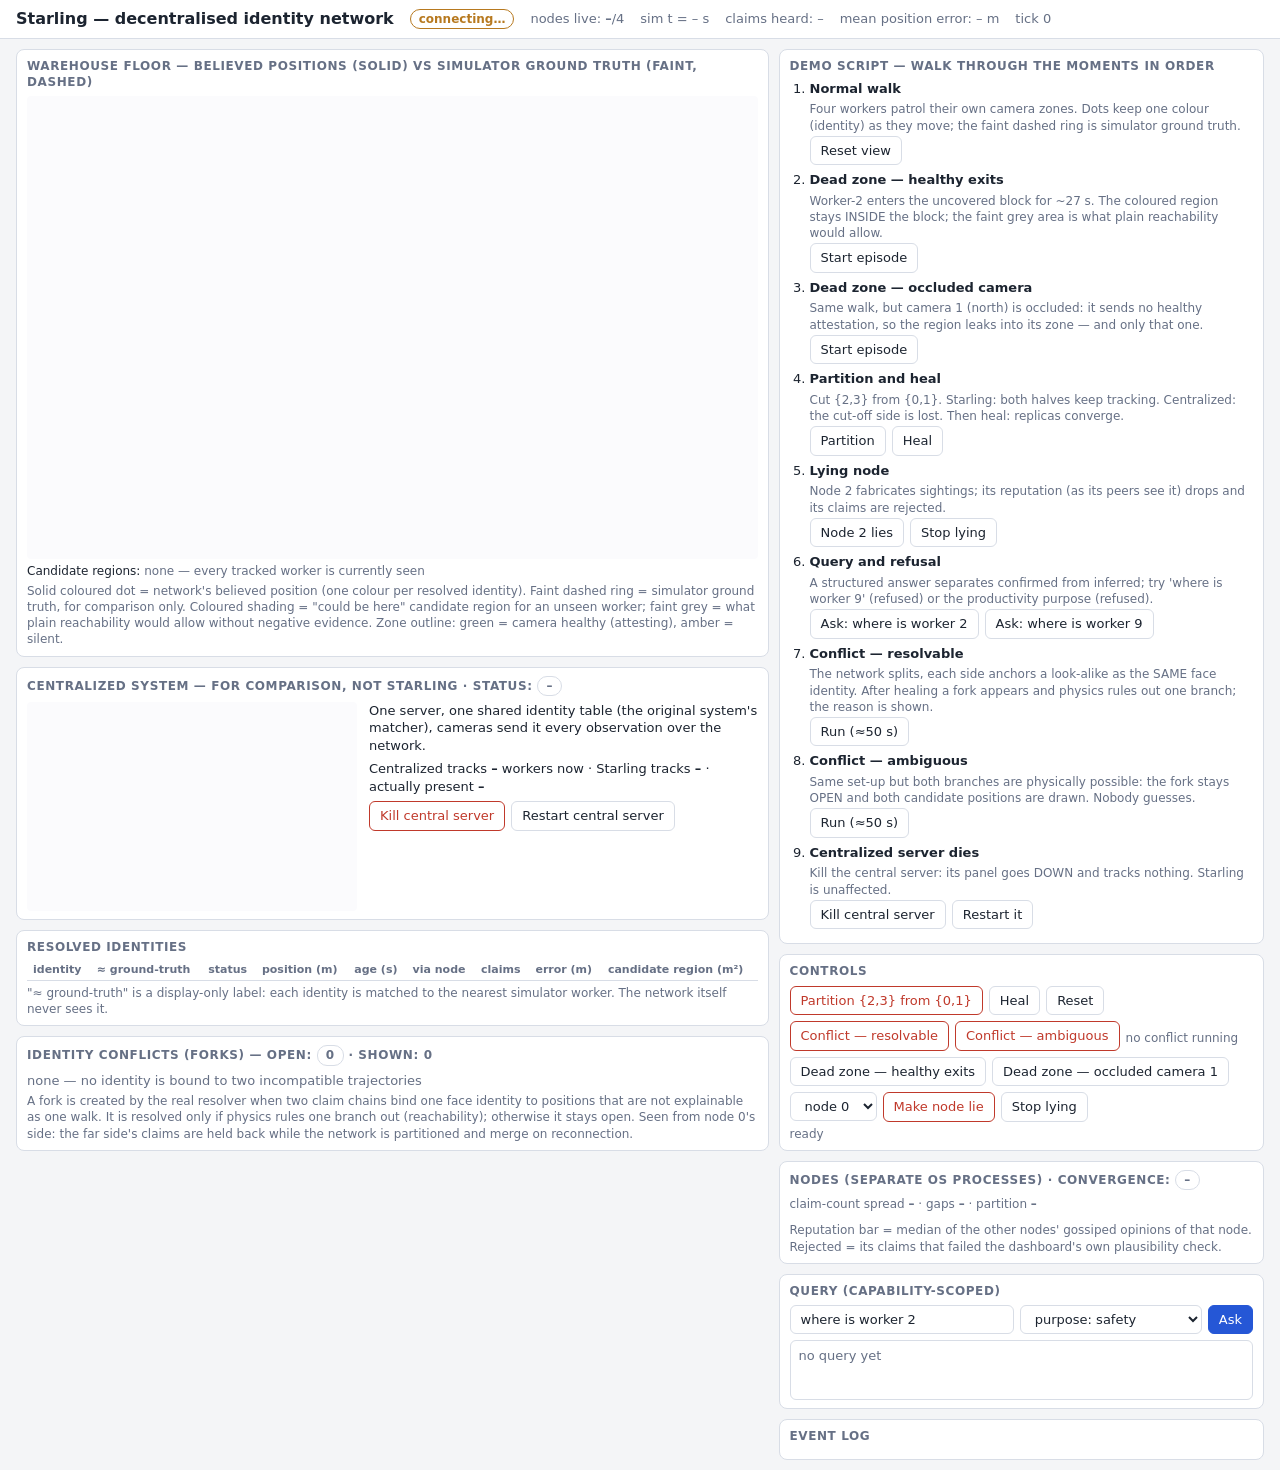
==== commit 4036a2b5: "fix+feat: honest-node false rejections (corroboration radius, catch-up delivery, new-track burst); d" ====
--- a/apps/demo_dashboard/static/index.html
+++ b/apps/demo_dashboard/static/index.html
@@ -125,6 +125,10 @@
   </div>
 
   <div class="col">
+    <section data-testid="demo-script">
+      <h2>Demo script — walk through the moments in order</h2>
+      <ol id="demo-steps" style="margin:0; padding-left:20px"></ol>
+    </section>
     <section>
       <h2>Controls</h2>
       <div class="controls" style="margin-bottom:6px">
@@ -386,7 +390,26 @@
   el.innerHTML = h;
 }
 
+const DEMO_STEPS = [
+  { title: "Normal walk", watch: "Four workers patrol their own camera zones. Dots keep one colour (identity) as they move; the faint dashed ring is simulator ground truth.", buttons: [["Reset view", () => act("Reset", "/api/reset", {})]] },
+  { title: "Dead zone — healthy exits", watch: "Worker-2 enters the uncovered block for ~27 s. The coloured region stays INSIDE the block; the faint grey area is what plain reachability would allow.", buttons: [["Start episode", () => act("Dead zone (healthy exits)", "/api/script", { name: "dead_zone_healthy" })]] },
+  { title: "Dead zone — occluded camera", watch: "Same walk, but camera 1 (north) is occluded: it sends no healthy attestation, so the region leaks into its zone — and only that one.", buttons: [["Start episode", () => act("Dead zone (camera 1 occluded)", "/api/script", { name: "dead_zone_occluded" })]] },
+  { title: "Partition and heal", watch: "Cut {2,3} from {0,1}. Starling: both halves keep tracking. Centralized: the cut-off side is lost. Then heal: replicas converge.", buttons: [["Partition", () => act("Partition", "/api/partition", {})], ["Heal", () => act("Heal", "/api/heal", {})]] },
+  { title: "Lying node", watch: "Node 2 fabricates sightings; its reputation (as its peers see it) drops and its claims are rejected.", buttons: [["Node 2 lies", () => act("Node 2 lies", "/api/lie", { node_id: 2 })], ["Stop lying", () => act("Stop lying", "/api/stop_lie", {})]] },
+  { title: "Query and refusal", watch: "A structured answer separates confirmed from inferred; try 'where is worker 9' (refused) or the productivity purpose (refused).", buttons: [["Ask: where is worker 2", async () => { $("query-input").value = "where is worker 2"; $("query-submit").click(); }], ["Ask: where is worker 9", async () => { $("query-input").value = "where is worker 9"; $("query-submit").click(); }]] },
+  { title: "Conflict — resolvable", watch: "The network splits, each side anchors a look-alike as the SAME face identity. After healing a fork appears and physics rules out one branch; the reason is shown.", buttons: [["Run (≈50 s)", () => act("Conflict (resolvable)", "/api/conflict", { variant: "resolvable" })]] },
+  { title: "Conflict — ambiguous", watch: "Same set-up but both branches are physically possible: the fork stays OPEN and both candidate positions are drawn. Nobody guesses.", buttons: [["Run (≈50 s)", () => act("Conflict (ambiguous)", "/api/conflict", { variant: "ambiguous" })]] },
+  { title: "Centralized server dies", watch: "Kill the central server: its panel goes DOWN and tracks nothing. Starling is unaffected.", buttons: [["Kill central server", () => act("Kill central server", "/api/central/kill", {})], ["Restart it", () => act("Restart central server", "/api/central/restart", {})]] },
+];
+
+function buildDemoScript() {
+  $("demo-steps").innerHTML = DEMO_STEPS.map((st, i) => `<li data-testid="demo-step-${i + 1}" style="margin-bottom:6px"><b>${esc(st.title)}</b><div class="legend">${esc(st.watch)}</div><div class="controls" style="margin-top:2px">` +
+    st.buttons.map((b, j) => `<button data-testid="demo-run-${i + 1}${j ? "-" + "abc"[j] : ""}" data-step="${i}" data-btn="${j}">${esc(b[0])}</button>`).join("") + `</div></li>`).join("");
+  document.querySelectorAll("#demo-steps button").forEach((el) => { el.onclick = () => DEMO_STEPS[+el.dataset.step].buttons[+el.dataset.btn][1](); });
+}
+
 async function boot() {
+  buildDemoScript();
   CFG = await api("/api/config");
   cellSize = 0.25;
   $("btn-partition").onclick = () => act("Partition", "/api/partition", {});
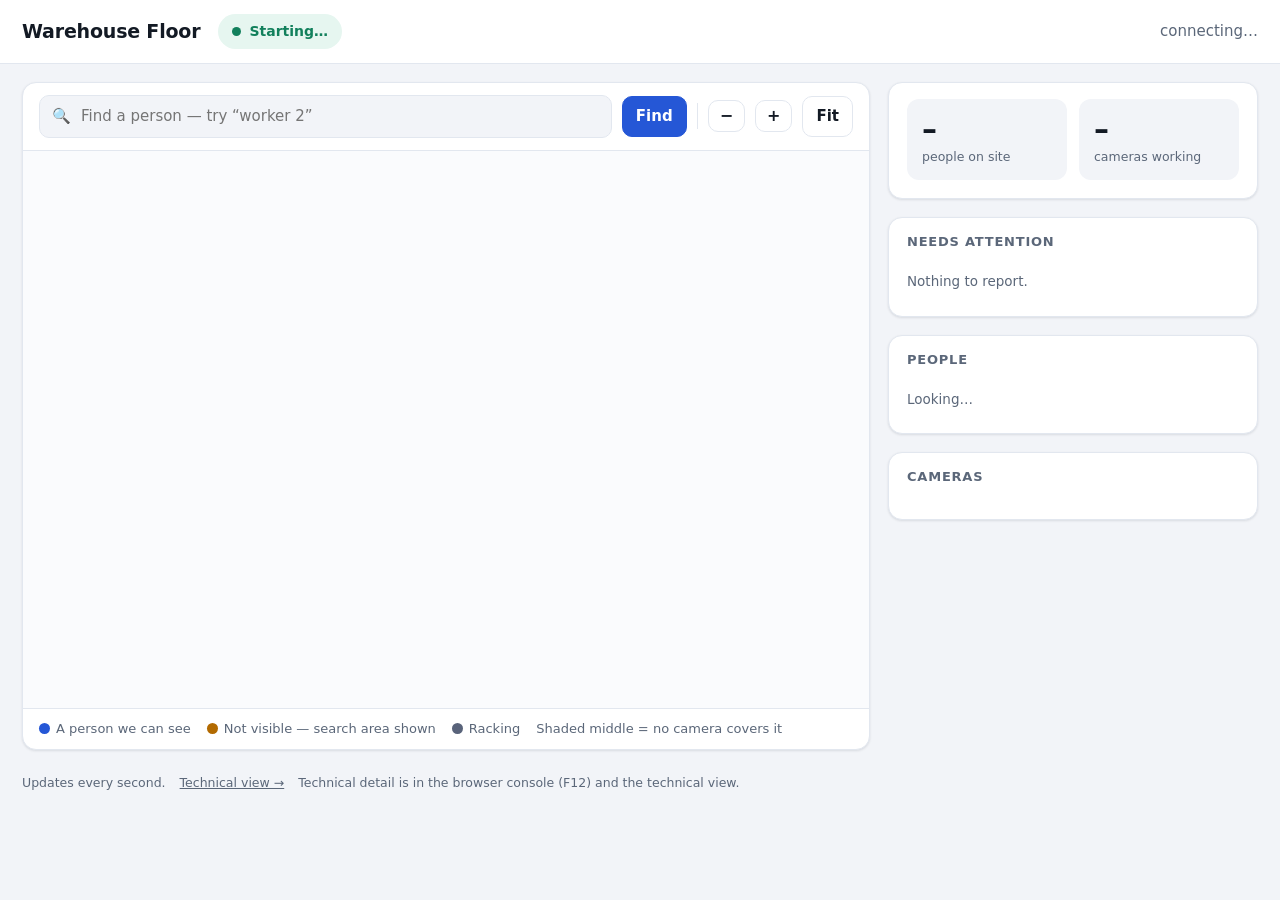
==== commit 30927924: "feat(dashboard): split the demo into a manager view and a technical view The live demo showed one pa" ====
--- a/apps/demo_dashboard/static/index.html
+++ b/apps/demo_dashboard/static/index.html
@@ -3,434 +3,449 @@
 <head>
 <meta charset="utf-8">
 <meta name="viewport" content="width=device-width, initial-scale=1">
-<title>Starling Demo Dashboard</title>
+<title>Warehouse Floor — Live</title>
 <style>
-  :root {
-    --bg: #f4f5f7; --panel: #ffffff; --ink: #1c2430; --muted: #667085; --line: #d8dde6;
-    --ok: #1a7f4b; --warn: #b7791f; --bad: #c0392b; --accent: #2557d6;
-    --zone: #e6eefc; --zone-off: #f6dede; --floor: #fbfbfd; --obst: #5b6472;
-    --gap: #eceef2;
+  :root{
+    --bg:#f2f4f8; --panel:#fff; --ink:#131a24; --soft:#5b6779; --line:#e2e7ef;
+    --ok:#12805c; --ok-bg:#e6f6f0; --warn:#b26a00; --warn-bg:#fdf3e3; --bad:#c0392b; --bad-bg:#fdecea;
+    --accent:#2557d6; --accent-bg:#eaf0fe; --floor:#fafbfd; --rack:#59637a; --zone:#eef3fd; --shadow:0 1px 3px rgba(16,24,40,.07),0 1px 2px rgba(16,24,40,.04);
   }
-  @media (prefers-color-scheme: dark) {
-    :root:not([data-theme="light"]) {
-      --bg: #12161c; --panel: #1b212a; --ink: #e7ebf1; --muted: #9aa5b5; --line: #2c3541;
-      --zone: #1f2e4d; --zone-off: #4a2626; --floor: #161b22; --obst: #6b7686; --gap: #232a34;
-    }
-  }
-  * { box-sizing: border-box; }
-  body { margin: 0; background: var(--bg); color: var(--ink); font: 13px/1.35 system-ui, -apple-system, "Segoe UI", Roboto, sans-serif; }
-  header { display: flex; align-items: center; gap: 16px; padding: 8px 16px; background: var(--panel); border-bottom: 1px solid var(--line); }
-  header h1 { font-size: 16px; margin: 0; }
-  header .meta { color: var(--muted); font-variant-numeric: tabular-nums; }
-  .pill { display: inline-block; padding: 1px 8px; border-radius: 10px; font-weight: 600; font-size: 12px; border: 1px solid var(--line); }
-  .pill.ok { color: var(--ok); border-color: var(--ok); }
-  .pill.bad { color: var(--bad); border-color: var(--bad); }
-  .pill.warn { color: var(--warn); border-color: var(--warn); }
-  main { display: grid; grid-template-columns: minmax(0, 1.55fr) minmax(0, 1fr); gap: 10px; padding: 10px 16px; }
-  section { background: var(--panel); border: 1px solid var(--line); border-radius: 8px; padding: 8px 10px; min-width: 0; }
-  section h2 { font-size: 12px; text-transform: uppercase; letter-spacing: .05em; color: var(--muted); margin: 0 0 6px; }
-  #map { width: 100%; height: auto; display: block; background: var(--floor); border-radius: 4px; }
-  .legend { color: var(--muted); font-size: 12px; margin-top: 4px; }
-  .nodes { display: grid; grid-template-columns: 1fr 1fr; gap: 8px; }
-  .card { border: 1px solid var(--line); border-radius: 6px; padding: 6px 8px; }
-  .card.off { border-color: var(--bad); background: color-mix(in srgb, var(--bad) 8%, transparent); }
-  .card.lying { border-color: var(--warn); }
-  .card h3 { margin: 0 0 4px; font-size: 13px; display: flex; justify-content: space-between; align-items: center; }
-  .kv { display: grid; grid-template-columns: auto 1fr; gap: 1px 8px; font-variant-numeric: tabular-nums; }
-  .kv span:nth-child(odd) { color: var(--muted); }
-  .bar { height: 8px; background: var(--line); border-radius: 4px; overflow: hidden; margin-top: 2px; }
-  .bar .fill { height: 100%; background: var(--ok); }
-  .bar .fill.low { background: var(--bad); }
-  .bar .fill.mid { background: var(--warn); }
-  .controls { display: flex; flex-wrap: wrap; gap: 6px; align-items: center; }
-  button, select, input[type=text] { font: inherit; color: var(--ink); background: var(--panel); border: 1px solid var(--line); border-radius: 6px; padding: 5px 10px; }
-  button { cursor: pointer; }
-  button:hover { border-color: var(--accent); }
-  button.primary { background: var(--accent); color: #fff; border-color: var(--accent); }
-  button.danger { color: var(--bad); border-color: var(--bad); }
-  input[type=text] { flex: 1; min-width: 160px; }
-  table { width: 100%; border-collapse: collapse; font-variant-numeric: tabular-nums; }
-  th, td { text-align: left; padding: 2px 6px; border-bottom: 1px solid var(--line); white-space: nowrap; }
-  th { color: var(--muted); font-weight: 600; font-size: 11px; }
-  .sw { display: inline-block; width: 10px; height: 10px; border-radius: 50%; margin-right: 4px; vertical-align: middle; }
-  pre { margin: 4px 0 0; white-space: pre-wrap; font: 12px/1.4 ui-monospace, Consolas, monospace; }
-  #query-result { margin-top: 6px; padding: 6px 8px; border: 1px solid var(--line); border-radius: 6px; min-height: 60px; }
-  #query-result[data-status="refused"] { border-color: var(--bad); }
-  #query-result[data-status="answered"] { border-color: var(--ok); }
-  .events { max-height: 130px; overflow: auto; font-size: 12px; }
-  .events div { padding: 1px 0; border-bottom: 1px dotted var(--line); }
-  .muted { color: var(--muted); }
-  .col { display: flex; flex-direction: column; gap: 10px; min-width: 0; }
-  @media (max-width: 1000px) { main { grid-template-columns: 1fr; } }
+  @media (prefers-color-scheme:dark){:root:not([data-theme="light"]){
+    --bg:#0e1319; --panel:#171e27; --ink:#e9eef5; --soft:#9aa7b8; --line:#26303c;
+    --ok:#3ddc9a; --ok-bg:#12291f; --warn:#f0b357; --warn-bg:#2b2113; --bad:#ff7b6b; --bad-bg:#2d1714;
+    --accent:#6f9bff; --accent-bg:#152238; --floor:#121821; --rack:#66718a; --zone:#18202c; --shadow:none;
+  }}
+  *{box-sizing:border-box}
+  body{margin:0;background:var(--bg);color:var(--ink);font:15px/1.5 system-ui,-apple-system,"Segoe UI",Roboto,sans-serif}
+  header{display:flex;align-items:center;gap:18px;padding:14px 22px;background:var(--panel);border-bottom:1px solid var(--line);flex-wrap:wrap}
+  header h1{font-size:19px;margin:0;font-weight:650;letter-spacing:-.01em}
+  .grow{flex:1}
+  .status{display:inline-flex;align-items:center;gap:8px;padding:7px 14px;border-radius:999px;font-weight:600;font-size:14px}
+  .status.ok{color:var(--ok);background:var(--ok-bg)} .status.warn{color:var(--warn);background:var(--warn-bg)} .status.bad{color:var(--bad);background:var(--bad-bg)}
+  .dot{width:9px;height:9px;border-radius:50%;background:currentColor;flex:none}
+  main{display:grid;grid-template-columns:minmax(0,1fr) 370px;gap:18px;padding:18px 22px;align-items:start}
+  @media (max-width:1150px){main{grid-template-columns:1fr}}
+  .card{background:var(--panel);border:1px solid var(--line);border-radius:14px;box-shadow:var(--shadow);overflow:hidden}
+  .card h2{font-size:13px;text-transform:uppercase;letter-spacing:.06em;color:var(--soft);margin:0;padding:14px 18px 0;font-weight:650}
+  .card .body{padding:14px 18px 18px}
+  .maphead{display:flex;align-items:center;gap:10px;padding:12px 16px;border-bottom:1px solid var(--line);flex-wrap:wrap}
+  .search{flex:1;min-width:210px;display:flex;align-items:center;gap:8px;background:var(--bg);border:1px solid var(--line);border-radius:10px;padding:8px 12px}
+  .search input{flex:1;border:0;background:transparent;color:var(--ink);font:inherit;outline:none}
+  button{font:inherit;color:var(--ink);background:var(--panel);border:1px solid var(--line);border-radius:10px;padding:8px 13px;cursor:pointer;font-weight:550}
+  button:hover{border-color:var(--accent);color:var(--accent)}
+  button.primary{background:var(--accent);color:#fff;border-color:var(--accent)}
+  button.primary:hover{opacity:.92;color:#fff}
+  button.icon{padding:7px 11px;font-size:16px;line-height:1;font-weight:600}
+  #map{width:100%;height:auto;display:block;background:var(--floor);cursor:grab;touch-action:none}
+  #map.drag{cursor:grabbing}
+  .legend{display:flex;gap:16px;flex-wrap:wrap;padding:10px 16px;border-top:1px solid var(--line);color:var(--soft);font-size:13px}
+  .legend span{display:inline-flex;align-items:center;gap:6px}
+  .sw{width:11px;height:11px;border-radius:50%;flex:none}
+  .person{display:flex;align-items:center;gap:11px;padding:10px 0;border-bottom:1px solid var(--line);cursor:pointer}
+  .person:last-child{border-bottom:0}
+  .person:hover .pname{color:var(--accent)}
+  .person .pname{font-weight:600}
+  .person .pwhere{color:var(--soft);font-size:13px}
+  .pill{font-size:12px;font-weight:650;padding:3px 9px;border-radius:999px;white-space:nowrap}
+  .pill.ok{color:var(--ok);background:var(--ok-bg)} .pill.warn{color:var(--warn);background:var(--warn-bg)} .pill.bad{color:var(--bad);background:var(--bad-bg)}
+  .cams{display:grid;grid-template-columns:1fr 1fr;gap:10px}
+  .cam{border:1px solid var(--line);border-radius:11px;padding:11px 13px}
+  .cam.ok{border-color:color-mix(in srgb,var(--ok) 35%,var(--line))}
+  .cam.warn{border-color:color-mix(in srgb,var(--warn) 45%,var(--line));background:var(--warn-bg)}
+  .cam.bad{border-color:color-mix(in srgb,var(--bad) 45%,var(--line));background:var(--bad-bg)}
+  .cam .cname{font-weight:600;font-size:14px}
+  .cam .cstate{font-size:12.5px;color:var(--soft);margin-top:2px}
+  .alert{display:flex;gap:11px;padding:12px 13px;border-radius:11px;margin-bottom:9px;align-items:flex-start}
+  .alert.info{background:var(--accent-bg)} .alert.warn{background:var(--warn-bg)} .alert.bad{background:var(--bad-bg)}
+  .alert .atxt{font-size:13.5px;line-height:1.45}
+  .alert b{font-weight:650}
+  .muted{color:var(--soft)}
+  .empty{color:var(--soft);font-size:13.5px;padding:6px 0}
+  footer{padding:6px 22px 26px;color:var(--soft);font-size:12.5px;display:flex;gap:14px;flex-wrap:wrap;align-items:center}
+  footer a{color:var(--soft)}
+  .bignum{font-size:30px;font-weight:680;line-height:1.1;letter-spacing:-.02em}
+  .kpis{display:grid;grid-template-columns:1fr 1fr;gap:12px}
+  .kpi{padding:13px 15px;border-radius:12px;background:var(--bg)}
+  .kpi .klabel{font-size:12.5px;color:var(--soft);margin-top:3px}
 </style>
 </head>
 <body>
+
 <header>
-  <h1>Starling — decentralised identity network</h1>
-  <span data-testid="dash-status" class="pill warn" id="dash-status">connecting…</span>
-  <span class="meta">nodes live: <b data-testid="nodes-live" id="nodes-live">–</b>/4</span>
-  <span class="meta">sim t = <span data-testid="sim-time" id="sim-time">–</span> s</span>
-  <span class="meta">claims heard: <span data-testid="claims-total" id="claims-total">–</span></span>
-  <span class="meta">mean position error: <span data-testid="mean-error" id="mean-error">–</span> m</span>
-  <span class="meta">tick <span data-testid="refresh-tick" id="refresh-tick">0</span></span>
+  <h1>Warehouse Floor</h1>
+  <span class="status ok" id="sys-status" data-testid="sys-status"><span class="dot"></span><span id="sys-text">Starting…</span></span>
+  <span class="grow"></span>
+  <span class="muted" data-testid="last-update" id="last-update">connecting…</span>
 </header>
 
 <main>
-  <div class="col">
-    <section>
-      <h2>Warehouse floor — believed positions (solid) vs simulator ground truth (faint, dashed)</h2>
-      <svg id="map" data-testid="map" viewBox="-1.5 -1.5 45 28.5" xmlns="http://www.w3.org/2000/svg">
-        <g id="layer-static"></g>
-        <g id="layer-regions" data-testid="layer-regions"></g>
-        <g id="layer-trails"></g>
-        <g id="layer-gt" data-testid="layer-gt"></g>
-        <g id="layer-believed" data-testid="layer-believed"></g>
-        <g id="layer-forks" data-testid="layer-forks"></g>
-      </svg>
-      <div data-testid="region-summary" id="region-summary" class="legend" style="color:var(--ink)">Candidate regions: <span class="muted">none — every tracked worker is currently seen</span></div>
-      <div id="region-cards" data-testid="region-cards"></div>
-      <div class="legend">Solid coloured dot = network's believed position (one colour per resolved identity). Faint dashed ring = simulator ground truth, for comparison only. Coloured shading = "could be here" candidate region for an unseen worker; faint grey = what plain reachability would allow without negative evidence. Zone outline: green = camera healthy (attesting), amber = silent.</div>
-    </section>
-
-    <section data-testid="central-panel">
-      <h2>Centralized system — for comparison, NOT Starling · status: <span class="pill" data-testid="central-status" id="central-status">–</span></h2>
-      <div style="display:flex; gap:12px; align-items:flex-start; flex-wrap:wrap">
-        <svg id="central-map" data-testid="central-map" viewBox="-0.5 -0.5 41 26" width="330" style="background:var(--floor); border-radius:4px; flex:none"></svg>
-        <div style="flex:1; min-width:220px">
-          <div>One server, one shared identity table (the original system's matcher), cameras send it every observation over the network.</div>
-          <div style="margin-top:6px">Centralized tracks <b data-testid="central-tracked-now" id="central-tracked-now">–</b> workers now · Starling tracks <b data-testid="starling-tracked-now" id="starling-tracked-now">–</b> · actually present <b data-testid="truth-workers" id="truth-workers">–</b></div>
-          <div class="legend" data-testid="central-detail" id="central-detail"></div>
-          <div class="controls" style="margin-top:6px">
-            <button data-testid="btn-central-kill" id="btn-central-kill" class="danger">Kill central server</button>
-            <button data-testid="btn-central-restart" id="btn-central-restart">Restart central server</button>
-          </div>
-        </div>
+  <section class="card">
+    <div class="maphead">
+      <div class="search">
+        <span aria-hidden="true">🔍</span>
+        <input id="find" data-testid="find-input" placeholder="Find a person — try “worker 2”" autocomplete="off" aria-label="Find a person">
+      </div>
+      <button class="primary" id="find-go" data-testid="find-go">Find</button>
+      <button id="clear-spot" data-testid="clear-spotlight" style="display:none">Clear</button>
+      <span style="width:1px;height:26px;background:var(--line)"></span>
+      <button class="icon" id="zoom-out" data-testid="zoom-out" aria-label="Zoom out">−</button>
+      <button class="icon" id="zoom-in" data-testid="zoom-in" aria-label="Zoom in">+</button>
+      <button id="zoom-fit" data-testid="zoom-fit">Fit</button>
+    </div>
+    <div id="find-note" data-testid="find-note" style="display:none;padding:10px 16px;border-bottom:1px solid var(--line);font-size:13.5px"></div>
+
+    <svg id="map" data-testid="map" viewBox="-2 -2 44 29" xmlns="http://www.w3.org/2000/svg" role="img" aria-label="Live warehouse floor plan">
+      <defs>
+        <filter id="glow" x="-60%" y="-60%" width="220%" height="220%">
+          <feGaussianBlur stdDeviation="0.35" result="b"/><feMerge><feMergeNode in="b"/><feMergeNode in="SourceGraphic"/></feMerge>
+        </filter>
+        <!-- Black hides the dimmer, white shows it: a soft-edged hole so the
+             floor immediately around the person stays readable. -->
+        <radialGradient id="holeg">
+          <stop offset="62%" stop-color="#000"/><stop offset="100%" stop-color="#fff"/>
+        </radialGradient>
+        <mask id="spotmask" maskUnits="userSpaceOnUse" x="-2" y="-2" width="44" height="29">
+          <rect x="-2" y="-2" width="44" height="29" fill="#fff"/>
+          <circle id="hole" cx="0" cy="0" r="0" fill="url(#holeg)"/>
+        </mask>
+      </defs>
+      <g id="vp">
+        <g id="l-static"></g>
+        <g id="l-search"></g>
+        <g id="l-labels"></g>
+        <g id="l-people"></g>
+      </g>
+      <rect id="dimmer" x="-2" y="-2" width="44" height="29" fill="#0b1018" opacity="0" mask="url(#spotmask)" pointer-events="none"/>
+      <g id="l-spot"></g>
+    </svg>
+
+    <div class="legend">
+      <span><span class="sw" style="background:var(--accent)"></span> A person we can see</span>
+      <span><span class="sw" style="background:var(--warn)"></span> Not visible — search area shown</span>
+      <span><span class="sw" style="background:var(--rack)"></span> Racking</span>
+      <span>Shaded middle = no camera covers it</span>
+    </div>
+  </section>
+
+  <div style="display:flex;flex-direction:column;gap:18px">
+    <section class="card">
+      <div class="body kpis" style="padding-top:16px">
+        <div class="kpi"><div class="bignum" data-testid="kpi-people" id="kpi-people">–</div><div class="klabel">people on site</div></div>
+        <div class="kpi"><div class="bignum" data-testid="kpi-cameras" id="kpi-cameras">–</div><div class="klabel">cameras working</div></div>
       </div>
     </section>
 
-    <section>
-      <h2>Resolved identities</h2>
-      <table data-testid="identity-table">
-        <thead><tr><th>identity</th><th>≈ ground-truth</th><th>status</th><th>position (m)</th><th>age (s)</th><th>via node</th><th>claims</th><th>error (m)</th><th>candidate region (m²)</th></tr></thead>
-        <tbody id="identity-rows"></tbody>
-      </table>
-      <div class="legend">"≈ ground-truth" is a display-only label: each identity is matched to the nearest simulator worker. The network itself never sees it.</div>
+    <section class="card" data-testid="alerts-card">
+      <h2>Needs attention</h2>
+      <div class="body" id="alerts" data-testid="alerts"><div class="empty">Nothing to report.</div></div>
     </section>
 
-    <section>
-      <h2>Identity conflicts (forks) — open: <span class="pill" data-testid="forks-count" id="forks-count">0</span> · shown: <span data-testid="forks-total" id="forks-total">0</span></h2>
-      <div id="forks-list" data-testid="forks-panel"><span class="muted">none — no identity is bound to two incompatible trajectories</span></div>
-      <div class="legend">A fork is created by the real resolver when two claim chains bind one face identity to positions that are not explainable as one walk. It is resolved only if physics rules one branch out (reachability); otherwise it stays open. Seen from node 0's side: the far side's claims are held back while the network is partitioned and merge on reconnection.</div>
+    <section class="card">
+      <h2>People</h2>
+      <div class="body" id="people" data-testid="people-list"><div class="empty">Looking…</div></div>
     </section>
-  </div>
-
-  <div class="col">
-    <section data-testid="demo-script">
-      <h2>Demo script — walk through the moments in order</h2>
-      <ol id="demo-steps" style="margin:0; padding-left:20px"></ol>
-    </section>
-    <section>
-      <h2>Controls</h2>
-      <div class="controls" style="margin-bottom:6px">
-        <button data-testid="btn-partition" id="btn-partition" class="danger">Partition {2,3} from {0,1}</button>
-        <button data-testid="btn-heal" id="btn-heal">Heal</button>
-        <button data-testid="btn-reset" id="btn-reset">Reset</button>
-      </div>
-      <div class="controls" style="margin-bottom:6px">
-        <button data-testid="btn-conflict-resolvable" id="btn-conflict-resolvable" class="danger">Conflict — resolvable</button>
-        <button data-testid="btn-conflict-ambiguous" id="btn-conflict-ambiguous" class="danger">Conflict — ambiguous</button>
-        <span class="legend" data-testid="conflict-phase" id="conflict-phase">no conflict running</span>
-      </div>
-      <div class="controls" style="margin-bottom:6px">
-        <button data-testid="btn-dz-healthy" id="btn-dz-healthy">Dead zone — healthy exits</button>
-        <button data-testid="btn-dz-occluded" id="btn-dz-occluded">Dead zone — occluded camera 1</button>
-      </div>
-      <div class="controls">
-        <select data-testid="select-lie-node" id="select-lie-node">
-          <option value="0">node 0</option><option value="1">node 1</option>
-          <option value="2">node 2</option><option value="3">node 3</option>
-        </select>
-        <button data-testid="btn-lie" id="btn-lie" class="danger">Make node lie</button>
-        <button data-testid="btn-stop-lie" id="btn-stop-lie">Stop lying</button>
-      </div>
-      <div class="legend" data-testid="action-status" id="action-status">ready</div>
-    </section>
-
-    <section>
-      <h2>Nodes (separate OS processes) · convergence: <span class="pill" data-testid="convergence-status" id="convergence-status">–</span></h2>
-      <div class="legend" style="margin:0 0 6px">claim-count spread <b data-testid="claim-spread" id="claim-spread">–</b> · gaps <b data-testid="claim-holes" id="claim-holes">–</b> · partition <b data-testid="partition-state" id="partition-state">–</b></div>
-      <div class="nodes" id="node-cards"></div>
-      <div class="legend">Reputation bar = median of the other nodes' gossiped opinions of that node. Rejected = its claims that failed the dashboard's own plausibility check.</div>
-    </section>
-
-    <section>
-      <h2>Query (capability-scoped)</h2>
-      <div class="controls">
-        <input type="text" data-testid="query-input" id="query-input" value="where is worker 2" aria-label="query text">
-        <select data-testid="query-purpose" id="query-purpose">
-          <option value="safety">purpose: safety</option>
-          <option value="productivity">purpose: productivity</option>
-        </select>
-        <button data-testid="query-submit" id="query-submit" class="primary">Ask</button>
-      </div>
-      <div id="query-result" data-testid="query-result" data-status="none"><span class="muted">no query yet</span></div>
-    </section>
-
-    <section>
-      <h2>Event log</h2>
-      <div class="events" data-testid="event-log" id="event-log"></div>
+
+    <section class="card">
+      <h2>Cameras</h2>
+      <div class="body cams" id="cams" data-testid="camera-list"></div>
     </section>
   </div>
 </main>
 
+<footer>
+  <span>Updates every second.</span>
+  <a href="/engineer" data-testid="engineer-link">Technical view →</a>
+  <span class="muted">Technical detail is in the browser console (F12) and the technical view.</span>
+</footer>
+
 <script>
 "use strict";
-const PALETTE = ["#2557d6", "#d9480f", "#2b9348", "#9c36b5", "#c99700", "#0b8a9e", "#c2255c", "#5c6b7a", "#8a5a00", "#3b5bdb"];
-const $ = (id) => document.getElementById(id);
-const esc = (s) => String(s).replace(/[&<>"]/g, (c) => ({ "&": "&amp;", "<": "&lt;", ">": "&gt;", '"': "&quot;" }[c]));
-const colour = (i) => PALETTE[i % PALETTE.length];
-let CFG = null, lastGood = 0, cellSize = 0.25;
-
-async function api(path, body) {
-  const opt = body === undefined ? {} : { method: "POST", headers: { "Content-Type": "application/json" }, body: JSON.stringify(body) };
-  const r = await fetch(path, opt);
-  return r.json();
-}
-
-function drawStatic(fp, nodeState) {
-  const g = $("layer-static");
-  let h = "";
-  const polys = fp.features.filter((f) => f.geometry.type === "Polygon");
-  const pts = (ring) => ring.map((p) => p[0] + "," + p[1]).join(" ");
-  for (const f of polys.filter((f) => f.properties.role === "floor"))
-    h += `<polygon points="${pts(f.geometry.coordinates[0])}" fill="var(--gap)" stroke="var(--line)" stroke-width="0.1"/>`;
-  for (const f of polys.filter((f) => f.properties.role === "camera_zone")) {
-    const id = f.properties.node_id, off = nodeState && nodeState[id] && !nodeState[id].live;
-    const xs = f.geometry.coordinates[0].map((p) => p[0]), ys = f.geometry.coordinates[0].map((p) => p[1]);
-    const cov = nodeState && nodeState[id] ? nodeState[id] : null, silent = cov && !cov.coverage_healthy;
-    h += `<polygon data-testid="zone-${id}" data-coverage="${cov ? (cov.coverage_healthy ? "healthy" : "silent") : "?"}" points="${pts(f.geometry.coordinates[0])}" fill="${off ? "var(--zone-off)" : "var(--zone)"}" stroke="${silent ? "var(--warn)" : "var(--ok)"}" stroke-width="${silent ? 0.16 : 0.1}" stroke-dasharray="0.4 0.3"/>`;
-    h += `<text x="${(Math.min(...xs) + Math.max(...xs)) / 2}" y="${Math.min(...ys) === 0 ? -0.35 : Math.min(...ys) + 0.9}" text-anchor="middle" font-size="0.75" fill="${silent ? "var(--warn)" : "var(--muted)"}">node ${id}${off ? " (OFFLINE)" : silent ? (cov.occluded ? " OCCLUDED - silent" : " silent") : " healthy"}</text>`;
+const PALETTE=["#2557d6","#d9480f","#12805c","#9c36b5","#b26a00","#0b8a9e","#c2255c","#3b5bdb"];
+const $=id=>document.getElementById(id);
+const esc=s=>String(s).replace(/[&<>"]/g,c=>({"&":"&amp;","<":"&lt;",">":"&gt;",'"':"&quot;"}[c]));
+const colour=i=>PALETTE[i%PALETTE.length];
+const FLOOR={x:-2,y:-2,w:44,h:29};
+let CFG=null, view={...FLOOR}, spotlight=null, lastState=null, cell=0.25;
+
+/* Realistic cameras lose people for a second or two constantly. Only call
+   someone missing once they have been gone long enough to be worth acting on,
+   otherwise the panel flickers between "Visible" and "Searching" every second. */
+const MISSING_AFTER_S=4;
+const isMissing=i=>i.status==="unseen"&&(i.age_s??99)>=MISSING_AFTER_S;
+
+/* Zoom factor. Text and line weights are multiplied by this so they stay a
+   constant size on screen instead of ballooning as you zoom in. */
+const k=()=>view.w/FLOOR.w;
+const fs=n=>(n*k()).toFixed(3);
+
+/* ---------- names a manager would use ---------- */
+/* An identity the system has not yet tied to a known person is a real, honest
+   outcome (a track that split after an occlusion), not an error — but "P-017"
+   means nothing on a warehouse floor, so it is never shown. */
+const personName = i => i.name ? i.name.replace(/^worker-?/i,"Worker ") : "Unidentified person";
+const mapLabel  = i => i.name ? i.name.replace(/^worker-?/i,"Worker ") : "Unknown";
+const zoneName = n => ({0:"West aisle",1:"North bay",2:"South bay",3:"East aisle"})[n] ?? `Area ${n}`;
+function whereText(i){
+  if(i.status==="forked") return "Two possible matches — needs a look";
+  if(isMissing(i)) return `Not visible — last seen in ${zoneName(i.node)}`;
+  if(i.status==="unseen") return `${zoneName(i.node)} · briefly out of view`;
+  return `${zoneName(i.node)} · ${i.x.toFixed(0)}m, ${i.y.toFixed(0)}m`;
+}
+
+/* Where should someone actually look? Taken from the search region's own
+   measured overlap with each camera zone and with the uncovered middle, so the
+   wording follows the person instead of always naming the same place. */
+function describeRegion(r){
+  const overlap=Object.entries(r.zone_overlap_m2||{}).map(([n,a])=>[+n,a]).sort((a,b)=>b[1]-a[1]);
+  const blind=r.blind_block_area_m2||0;
+  const top=overlap[0];
+  if(top&&top[1]>blind&&top[1]>r.area_m2*0.15) return `around the ${zoneName(top[0]).toLowerCase()}`;
+  if(blind>r.area_m2*0.15) return "inside the uncovered middle area";
+  return "in the aisles between the covered areas";
+}
+
+/* ---------- map drawing ---------- */
+function drawStatic(fp,cams){
+  let h="", lab="";
+  const z=k();
+  const pts=r=>r.map(p=>p[0]+","+p[1]).join(" ");
+  const polys=fp.features.filter(f=>f.geometry.type==="Polygon");
+  for(const f of polys.filter(f=>f.properties.role==="floor"))
+    h+=`<polygon points="${pts(f.geometry.coordinates[0])}" fill="var(--floor)" stroke="var(--line)" stroke-width="${(0.12*z).toFixed(3)}"/>`;
+  h+=`<rect x="14" y="9" width="12" height="7" fill="var(--warn)" fill-opacity="0.08" stroke="var(--warn)" stroke-width="${(0.09*z).toFixed(3)}" stroke-dasharray="${(0.45*z).toFixed(2)} ${(0.35*z).toFixed(2)}"/>`;
+  lab+=`<text x="20" y="12.9" text-anchor="middle" font-size="${fs(0.82)}" font-weight="600" fill="var(--warn)">No camera</text>`+
+       `<text x="20" y="${(12.9+1.15*z).toFixed(2)}" text-anchor="middle" font-size="${fs(0.62)}" fill="var(--warn)">covers this area</text>`;
+  for(const f of polys.filter(f=>f.properties.role==="camera_zone")){
+    const id=f.properties.node_id, c=cams?cams[id]:null;
+    const bad=c&&!c.live, warn=c&&c.live&&!c.coverage_healthy;
+    const stroke=bad?"var(--bad)":warn?"var(--warn)":"var(--ok)";
+    const xs=f.geometry.coordinates[0].map(p=>p[0]), ys=f.geometry.coordinates[0].map(p=>p[1]);
+    h+=`<polygon data-testid="zone-${id}" points="${pts(f.geometry.coordinates[0])}" fill="var(--zone)" fill-opacity="${bad||warn?0.75:0.5}" stroke="${stroke}" stroke-width="${(0.09*z).toFixed(3)}" stroke-dasharray="${(0.5*z).toFixed(2)} ${(0.4*z).toFixed(2)}"/>`;
+    lab+=`<text x="${(Math.min(...xs)+Math.max(...xs))/2}" y="${(Math.min(...ys)+1.15*z).toFixed(2)}" text-anchor="middle" font-size="${fs(0.72)}" fill="${stroke}" font-weight="600">${esc(zoneName(id))}${bad?" — camera off":warn?" — blocked":""}</text>`;
   }
-  for (const f of polys.filter((f) => f.properties.role === "obstacle"))
-    h += `<polygon points="${pts(f.geometry.coordinates[0])}" fill="var(--obst)"/>`;
-  for (const f of fp.features.filter((f) => f.geometry.type === "LineString")) {
-    const [a, b] = f.geometry.coordinates;
-    h += `<line x1="${a[0]}" y1="${a[1]}" x2="${b[0]}" y2="${b[1]}" stroke="var(--bad)" stroke-width="0.1" stroke-dasharray="0.3 0.25"/>`;
+  for(const f of polys.filter(f=>f.properties.role==="obstacle"))
+    h+=`<polygon points="${pts(f.geometry.coordinates[0])}" fill="var(--rack)" rx="0.2"/>`;
+  $("l-static").innerHTML=h;
+  $("l-labels").innerHTML=lab;   // drawn above the search overlay so labels stay legible
+}
+
+function runsToPath(runs){
+  let d="";
+  for(const [j,i0,i1] of runs)
+    d+=`M${(i0*cell).toFixed(2)},${(j*cell).toFixed(2)}h${((i1-i0+1)*cell).toFixed(2)}v${cell}h-${((i1-i0+1)*cell).toFixed(2)}z`;
+  return d;
+}
+
+function draw(s){
+  const cams={}; s.nodes.forEach(n=>cams[n.id]=n);
+  drawStatic(CFG.floorplan,cams);
+
+  // Search areas. One filled path only — outlining every grid row read as
+  // horizontal banding across the region.
+  $("l-search").innerHTML=s.regions.map(r=>
+    `<g data-testid="search-area-${esc(r.id)}" data-area="${r.area_m2}">`+
+      `<path d="${runsToPath(r.runs)}" fill="${colour(r.colour)}" fill-opacity="0.20"/></g>`
+  ).join("");
+
+  // people
+  $("l-people").innerHTML=s.identities.map(i=>{
+    const c=colour(i.colour), gone=isMissing(i), z=k();
+    return `<g class="pmark" data-testid="person-${esc(i.short)}" data-id="${esc(i.short)}" data-x="${i.x}" data-y="${i.y}" data-status="${i.status}" style="cursor:pointer">`+
+      (gone
+        ? `<circle cx="${i.x}" cy="${i.y}" r="${(0.62*z).toFixed(2)}" fill="none" stroke="${c}" stroke-width="${(0.17*z).toFixed(3)}" stroke-dasharray="${(0.26*z).toFixed(2)} ${(0.2*z).toFixed(2)}"/>`
+        : `<circle cx="${i.x}" cy="${i.y}" r="${(0.62*z).toFixed(2)}" fill="${c}" stroke="#fff" stroke-width="${(0.14*z).toFixed(3)}"/>`)+
+      `<text x="${i.x}" y="${(i.y-1.05*z).toFixed(2)}" text-anchor="middle" font-size="${fs(0.78)}" font-weight="650" fill="${c}" stroke="var(--floor)" stroke-width="${(0.16*z).toFixed(3)}" paint-order="stroke">${esc(mapLabel(i))}</text>`+
+      `</g>`;
+  }).join("");
+
+  // spotlight overlay
+  const t=spotlight?s.identities.find(i=>i.short===spotlight):null;
+  $("dimmer").setAttribute("opacity",t?0.3:0);   // enough to pull the eye, not so much that the rest of the floor is lost
+  const hole=$("hole");
+  // The hole radius is scaled by the zoom factor so it stays the same size on
+  // screen whatever the view is.
+  hole.setAttribute("cx",t?t.x:0); hole.setAttribute("cy",t?t.y:0);
+  hole.setAttribute("r",t?(5.5*k()).toFixed(2):0);
+  if(t){
+    const c=colour(t.colour), z=k();
+    $("l-spot").innerHTML=`<g data-testid="spotlight" data-target="${esc(t.short)}">`+
+      `<circle cx="${t.x}" cy="${t.y}" r="${(2.3*z).toFixed(2)}" fill="none" stroke="${c}" stroke-width="${(0.2*z).toFixed(3)}" opacity="0.9" filter="url(#glow)">`+
+        `<animate attributeName="r" values="${(1.8*z).toFixed(2)};${(2.7*z).toFixed(2)};${(1.8*z).toFixed(2)}" dur="1.9s" repeatCount="indefinite"/>`+
+        `<animate attributeName="opacity" values="0.9;0.4;0.9" dur="1.9s" repeatCount="indefinite"/></circle>`+
+      `<circle cx="${t.x}" cy="${t.y}" r="${(0.62*z).toFixed(2)}" fill="${c}" stroke="#fff" stroke-width="${(0.15*z).toFixed(3)}"/>`+
+      `<text x="${t.x}" y="${(t.y-1.15*z).toFixed(2)}" text-anchor="middle" font-size="${fs(0.86)}" font-weight="700" fill="#fff" stroke="#0b1018" stroke-width="${(0.18*z).toFixed(3)}" paint-order="stroke">${esc(mapLabel(t))}</text>`+
+      `</g>`;
+  } else $("l-spot").innerHTML="";
+  $("clear-spot").style.display=t?"":"none";
+  bindPeople();
+}
+
+/* ---------- side panels ---------- */
+function render(s){
+  lastState=s;
+  const cams=s.nodes, working=cams.filter(n=>n.live&&n.coverage_healthy).length;
+  const offline=cams.filter(n=>!n.live), blocked=cams.filter(n=>n.live&&!n.coverage_healthy);
+
+  // headline status, in plain words
+  const st=$("sys-status"), tx=$("sys-text");
+  let cls="ok", msg=`All ${cams.length} cameras working`;
+  if(offline.length){cls="bad";msg=`${offline.length} camera${offline.length>1?"s":""} offline`;}
+  else if(blocked.length){cls="warn";msg=`${blocked.length} camera${blocked.length>1?"s":""} blocked`;}
+  st.className="status "+cls; tx.textContent=msg;
+
+  $("kpi-people").textContent=s.identities.length;
+  $("kpi-cameras").textContent=`${working}/${cams.length}`;
+  $("last-update").textContent=`updated just now · site time ${Math.round(s.now_t_media)}s`;
+
+  // alerts — only things a manager should act on
+  const alerts=[];
+  for(const n of offline) alerts.push(["bad",`<b>${esc(zoneName(n.id))} camera is offline.</b> That area is not being watched.`]);
+  for(const n of blocked) alerts.push(["warn",`<b>${esc(zoneName(n.id))} camera is blocked</b> — something is in front of it. We can't confirm who is in that area, so it is included in any search.`]);
+  for(const r of s.regions){
+    if(r.unseen_for_s<MISSING_AFTER_S) continue;   // a two-second occlusion is not an incident
+    const who=s.identities.find(i=>i.id===r.id);
+    alerts.push(["warn",`<b>${esc(who?personName(who):r.id)} is not visible</b> (${Math.round(r.unseen_for_s)}s). Most likely ${describeRegion(r)} — <b>${r.area_m2.toFixed(0)} m²</b> to search.`]);
   }
-  h += `<rect data-testid="blind-block" x="14" y="9" width="12" height="7" fill="var(--bad)" fill-opacity="0.07" stroke="var(--bad)" stroke-width="0.1" stroke-dasharray="0.3 0.25"/>`;
-  h += `<text x="20" y="26.2" text-anchor="middle" font-size="0.8" fill="var(--bad)">uncovered block (no camera) at the centre</text>`;
-  g.innerHTML = h;
-}
-
-function regionSvg(r) {
-  const c = colour(r.colour);
-  const cs = cellSize;
-  let rects = "", sx = 0, sy = 0, n = 0;
-  for (const [j, i0, i1] of r.runs) {
-    rects += `<rect x="${(i0 * cs).toFixed(2)}" y="${(j * cs).toFixed(2)}" width="${((i1 - i0 + 1) * cs).toFixed(2)}" height="${cs}" />`;
-    sx += ((i0 + i1 + 1) / 2) * cs * (i1 - i0 + 1); sy += (j + 0.5) * cs * (i1 - i0 + 1); n += i1 - i0 + 1;
+  for(const f of (s.forks||[]).filter(f=>f.status==="OPEN"))
+    alerts.push(["info",`<b>Two people look alike.</b> We can't tell which is which, so both possibilities are kept for you to check rather than guessing.`]);
+  $("alerts").innerHTML=alerts.length
+    ? alerts.map(([k,t])=>`<div class="alert ${k}" data-testid="alert"><div class="atxt">${t}</div></div>`).join("")
+    : `<div class="empty" data-testid="no-alerts">Nothing to report — everyone is accounted for.</div>`;
+
+  // people list
+  $("people").innerHTML=s.identities.length?s.identities.map(i=>{
+    const forked=i.status==="forked", gone=isMissing(i);
+    const pill=forked?["warn","Checking"]:gone?["warn","Searching"]:["ok","Visible"];
+    return `<div class="person" data-testid="person-row-${esc(i.short)}" data-person="${esc(i.short)}">`+
+      `<span class="sw" style="background:${colour(i.colour)}"></span>`+
+      `<span style="flex:1"><span class="pname">${esc(personName(i))}</span><br><span class="pwhere">${esc(whereText(i))}</span></span>`+
+      `<span class="pill ${pill[0]}">${pill[1]}</span></div>`;
+  }).join(""):`<div class="empty">Nobody on site.</div>`;
+
+  // cameras
+  $("cams").innerHTML=cams.map(n=>{
+    const cls=!n.live?"bad":!n.coverage_healthy?"warn":"ok";
+    const state=!n.live?"Offline":!n.coverage_healthy?"Blocked":"Working";
+    return `<div class="cam ${cls}" data-testid="camera-${n.id}" data-state="${state.toLowerCase()}">`+
+      `<div class="cname">${esc(zoneName(n.id))}</div><div class="cstate">${state}</div></div>`;
+  }).join("");
+
+  draw(s);
+
+  // everything technical goes to the console, not the screen
+  console.debug("[starling] technical snapshot", {
+    claims_total:s.claims_total, convergence:s.convergence, nodes:s.nodes,
+    forks:s.forks, regions:s.regions, centralized:s.central, mean_error_m:s.mean_error_m
+  });
+}
+
+/* ---------- find / spotlight ---------- */
+function findPerson(q){
+  if(!lastState) return null;
+  const t=q.trim().toLowerCase();
+  if(!t) return null;
+  const n=t.match(/(\d+)/);
+  return lastState.identities.find(i=>(i.name||"").toLowerCase()===t)
+      || lastState.identities.find(i=>personName(i).toLowerCase()===t)
+      || (n&&lastState.identities.find(i=>i.worker_id===+n[1]))
+      || lastState.identities.find(i=>i.short.toLowerCase()===t)
+      || null;
+}
+function spotlightOn(id,zoom=true){
+  spotlight=id; setNote(null,"");   // a note from an earlier search no longer applies
+  const i=lastState&&lastState.identities.find(x=>x.short===id);
+  // 17m across, not 9 — close enough to pick the person out, wide enough that
+  // the racking and the neighbouring aisle stay in frame.
+  if(i&&zoom) zoomTo(i.x,i.y,17);
+  if(lastState) draw(lastState);
+}
+function setNote(kind,html){
+  const n=$("find-note");
+  if(!html){ n.style.display="none"; n.innerHTML=""; return; }
+  n.style.display=""; n.innerHTML=html;
+  n.style.background=kind==="bad"?"var(--bad-bg)":kind==="warn"?"var(--warn-bg)":"var(--accent-bg)";
+  n.style.color=kind==="bad"?"var(--bad)":kind==="warn"?"var(--warn)":"var(--accent)";
+}
+function doFind(){
+  const q=$("find").value.trim();
+  if(!q){ setNote(null,""); return; }
+  const p=findPerson(q);
+  if(p){
+    spotlightOn(p.short);
+    setNote(isMissing(p)?"warn":"info", isMissing(p)
+      ? `<b>${esc(personName(p))}</b> is not visible right now. The highlighted area is where they can still be.`
+      : `Showing <b>${esc(personName(p))}</b> in the ${esc(zoneName(p.node).toLowerCase())}.`);
+    return;
   }
-  const cx = n ? sx / n : r.origin[0], cy = n ? sy / n : r.origin[1];
-  let reach = "";
-  for (const [j, i0, i1] of (r.reach_runs || [])) reach += `<rect x="${(i0 * cs).toFixed(2)}" y="${(j * cs).toFixed(2)}" width="${((i1 - i0 + 1) * cs).toFixed(2)}" height="${cs}" />`;
-  return `<g data-testid="reach-outline-${esc(r.id)}" fill="#8a94a6" fill-opacity="0.13" stroke="none">${reach}</g>` +
-    `<g data-testid="candidate-region-${esc(r.id.slice(-6))}" fill="${c}" fill-opacity="0.30" stroke="none">${rects}</g>` +
-    `<text data-testid="region-area-label-${esc(r.id.slice(-6))}" x="${cx.toFixed(2)}" y="${cy.toFixed(2)}" text-anchor="middle" font-size="0.85" font-weight="700" fill="${c}" stroke="var(--floor)" stroke-width="0.12" paint-order="stroke">could be here: ${r.area_m2.toFixed(1)} m²</text>`;
-}
-
-function render(s) {
-  $("dash-status").textContent = s.error ? "degraded" : "live";
-  $("dash-status").className = "pill " + (s.error ? "bad" : "ok");
-  $("refresh-tick").textContent = s.tick;
-  $("nodes-live").textContent = s.nodes_live;
-  $("sim-time").textContent = s.now_t_media.toFixed(1);
-  $("claims-total").textContent = s.claims_total;
-  $("mean-error").textContent = s.mean_error_m == null ? "–" : s.mean_error_m.toFixed(2);
-
-  const ns = {}; s.nodes.forEach((n) => (ns[n.id] = n));
-  drawStatic(CFG.floorplan, ns);
-
-  $("layer-regions").innerHTML = s.regions.map(regionSvg).join("");
-  $("layer-trails").innerHTML = s.identities.map((i) =>
-    i.trail.length > 1 ? `<polyline points="${i.trail.map((p) => p.join(",")).join(" ")}" fill="none" stroke="${colour(i.colour)}" stroke-width="0.12" stroke-opacity="0.5"/>` : "").join("");
-  $("layer-gt").innerHTML = s.gt ? s.gt.workers.map((w) =>
-    `<g data-testid="gt-marker-${w.id}" data-x="${w.x}" data-y="${w.y}" opacity="0.55"><circle cx="${w.x}" cy="${w.y}" r="0.75" fill="none" stroke="var(--muted)" stroke-width="0.12" stroke-dasharray="0.25 0.2"/><text x="${w.x > 31 ? w.x - 0.9 : w.x + 0.9}" y="${w.y + 1.4}" text-anchor="${w.x > 31 ? "end" : "start"}" font-size="0.7" fill="var(--muted)">truth: ${esc(w.name)}</text></g>`).join("") : "";
-  $("layer-believed").innerHTML = s.identities.map((i) => {
-    const c = colour(i.colour), unseen = i.status === "unseen";
-    return `<g data-testid="marker-${esc(i.short)}" data-x="${i.x}" data-y="${i.y}" data-status="${i.status}" opacity="${unseen ? 0.45 : 1}">` +
-      `<circle cx="${i.x}" cy="${i.y}" r="0.55" fill="${c}" stroke="#fff" stroke-width="0.12" ${unseen ? 'stroke-dasharray="0.2 0.15"' : ""}/>` +
-      `<text x="${i.x + 0.7}" y="${i.y - 0.6}" font-size="0.8" font-weight="700" fill="${c}" stroke="var(--floor)" stroke-width="0.12" paint-order="stroke">${esc(i.name ? "≈" + i.name : i.short)}${unseen ? " (unseen)" : ""}</text></g>`;
-  }).join("");
-
-  $("region-summary").innerHTML = "Candidate regions: " + (s.regions.length
-    ? s.regions.map((r) => `<span data-testid="region-${esc(r.id)}" data-area="${r.area_m2}" style="margin-right:12px"><span class="sw" style="background:${colour(r.colour)}"></span>${esc(r.id)}: <b data-testid="region-area-${esc(r.id)}">${r.area_m2.toFixed(1)}</b> m² <span class="muted">(unseen ${r.unseen_for_s}s)</span></span>`).join("")
-    : `<span class="muted">none — every tracked worker is currently seen</span>`);
-  $("region-cards").innerHTML = s.regions.map((r) => {
-    const h = r.history, W = 200, H = 34;
-    const tmax = Math.max(1, ...h.map((p) => p[0])), amax = Math.max(1, ...h.map((p) => Math.max(p[1], p[2])));
-    const line = (k) => h.map((p) => `${(p[0] / tmax * W).toFixed(1)},${(H - p[k] / amax * H).toFixed(1)}`).join(" ");
-    return `<div class="card" style="margin-top:6px" data-testid="region-card-${esc(r.id)}">` +
-      `<div><b>${esc(r.id)}</b> hidden <b data-testid="region-hidden-${esc(r.id)}">${r.unseen_for_s}</b> s · search area <b data-testid="region-area-${esc(r.id)}-m2">${r.area_m2.toFixed(1)}</b> m² ` +
-      `vs <span data-testid="region-reach-${esc(r.id)}">${r.reachable_area_m2.toFixed(1)}</span> m² reachable without negative evidence ` +
-      `(<span data-testid="region-ratio-${esc(r.id)}">${r.ratio == null ? "–" : Math.round(r.ratio * 100)}%</span>) · ` +
-      `inside the blind block <span data-testid="region-blind-${esc(r.id)}">${r.blind_block_area_m2}</span> m² · ` +
-      `inside healthy cameras' zones <b data-testid="region-healthy-overlap-${esc(r.id)}">${r.healthy_zone_overlap_m2}</b> m²</div>` +
-      `<div class="legend" style="color:var(--ink)" data-testid="region-explanation-${esc(r.id)}">${esc(r.explanation)}</div>` +
-      `<svg data-testid="region-spark-${esc(r.id)}" viewBox="0 0 ${W} ${H}" width="100%" height="${H}" preserveAspectRatio="none" style="margin-top:4px">` +
-      `<polyline points="${line(2)}" fill="none" stroke="#8a94a6" stroke-width="1" stroke-dasharray="3 2"/>` +
-      `<polyline points="${line(1)}" fill="none" stroke="${colour(r.colour)}" stroke-width="1.6"/></svg>` +
-      `<div class="legend">solid = search area with negative evidence · dashed grey = reachable area without it</div></div>`;
-  }).join("");
-  const cs = s.central || { status: "DOWN", tracked: [] };
-  $("central-status").textContent = cs.status;
-  $("central-status").className = "pill " + (cs.status === "HEALTHY" ? "ok" : cs.status === "PARTIAL" ? "warn" : "bad");
-  $("central-tracked-now").textContent = cs.tracked_now;
-  $("starling-tracked-now").textContent = cs.starling_tracked_now;
-  $("truth-workers").textContent = cs.truth_workers == null ? "–" : cs.truth_workers;
-  $("central-detail").textContent = cs.status === "DOWN" ? "The central server process is not running: nothing is tracked." :
-    cs.status === "PARTIAL" ? `Cameras ${cs.cut_cameras.join(", ")} cannot reach the server: their workers are lost (${cs.dropped_observations} observations never delivered).` :
-    `${cs.identities_total} identities in the shared table; ${cs.delivered_observations} observations delivered.`;
-  const camCol = ["#2557d6", "#d9480f", "#2b9348", "#9c36b5"];
-  const zoneTint = (id) => `<rect x="${[0, 14, 14, 26][id]}" y="${[0, 0, 16, 0][id]}" width="${[14, 12, 12, 14][id]}" height="${[25, 9, 9, 25][id]}" fill="${cs.cut_cameras && cs.cut_cameras.includes(id) ? "var(--zone-off)" : "var(--zone)"}" stroke="var(--line)" stroke-width="0.1"/>`;
-  $("central-map").innerHTML = [0, 1, 2, 3].map(zoneTint).join("") + `<rect x="14" y="9" width="12" height="7" fill="var(--bad)" fill-opacity="0.07"/>` +
-    (cs.tracked || []).map((t) => `<g data-testid="central-dot-${esc(t.id)}" data-current="${t.current}"><circle cx="${t.x}" cy="${t.y}" r="0.7" fill="${t.current ? camCol[t.camera] : "none"}" stroke="${camCol[t.camera]}" stroke-width="0.15" ${t.current ? "" : 'stroke-dasharray="0.3 0.2" opacity="0.5"'}/></g>`).join("") +
-    (cs.status === "DOWN" ? `<text x="20" y="13" text-anchor="middle" font-size="3" font-weight="700" fill="var(--bad)">DOWN</text>` : "");
-
-  const regionOf = {}; s.regions.forEach((r) => (regionOf[r.id] = r));
-  $("identity-rows").innerHTML = s.identities.map((i) => {
-    const r = regionOf[i.id];
-    return `<tr data-testid="identity-row-${esc(i.short)}" data-status="${i.status}"><td><span class="sw" style="background:${colour(i.colour)}"></span>${esc(i.short)}</td>` +
-      `<td>${esc(i.name || "–")}</td><td>${i.status}</td><td>${i.x.toFixed(1)}, ${i.y.toFixed(1)}</td><td>${i.age_s.toFixed(1)}</td><td>${i.node}</td><td>${i.n_claims}</td>` +
-      `<td data-testid="error-${esc(i.short)}">${i.error_m == null ? "–" : i.error_m.toFixed(2)}</td>` +
-      `<td data-testid="candidate-area-${esc(i.short)}">${r ? r.area_m2.toFixed(1) : "–"}</td></tr>`;
-  }).join("") || `<tr><td colspan="9" class="muted">waiting for claims…</td></tr>`;
-
-  const fid = (f) => f.short.replace(/[^A-Za-z0-9]/g, "_");
-  $("forks-count").textContent = s.forks_open;
-  $("forks-count").className = "pill " + (s.forks_open ? "bad" : "");
-  $("forks-total").textContent = s.forks.length;
-  const cp = s.conflict || {};
-  $("conflict-phase").textContent = cp.variant ? `conflict (${cp.variant}): ${cp.phase}${cp.since_s != null ? " " + cp.since_s + " s" : ""}${s.held_back_claims ? " · " + s.held_back_claims + " far-side claims held back" : ""}` : "no conflict running";
-  $("forks-list").innerHTML = s.forks.length
-    ? s.forks.map((f) => `<div class="card" style="margin-bottom:6px" data-testid="fork-${fid(f)}" data-status="${f.status}">` +
-        `<div><span class="pill ${f.status === "OPEN" ? "bad" : "ok"}" data-testid="fork-status-${fid(f)}">${f.status === "OPEN" ? "OPEN" : "RESOLVED (" + f.status.replace("RESOLVED_", "").toLowerCase() + ")"}</span> ` +
-        `identity <b>${esc(f.identity)}</b> (face id ${esc(f.face_identity)}) · opened at sim t = ${f.opened_media_s} s${f.in_window ? "" : " · (older; no longer in the resolver window)"}</div>` +
-        `<div data-testid="fork-explanation-${fid(f)}">${esc(f.explanation)}</div>` +
-        `<table><tr><th>branch</th><th>last position</th><th>claims</th><th>seen by node</th><th>verdict</th></tr>` +
-        f.branches.slice(0, 4).map((b) => `<tr data-testid="fork-branch-row-${fid(f)}-${b.index}"><td>${b.index}</td><td>${b.x}, ${b.y}</td><td>${b.n_claims}</td><td>${b.node}</td><td>${f.status === "OPEN" ? "possible" : (f.resolved_branch === b.index ? "KEPT" : "rejected")}</td></tr>`).join("") + `</table></div>`).join("")
-    : `<span class="muted">none — no identity is bound to two incompatible trajectories</span>`;
-  $("layer-forks").innerHTML = s.forks.map((f) => f.branches.slice(0, 4).map((b) => {
-    if (b.x == null) return "";
-    const open = f.status === "OPEN", kept = f.resolved_branch === b.index, c = open ? "var(--bad)" : kept ? "var(--ok)" : "#8a94a6";
-    const d = `M ${b.x} ${b.y - 0.9} L ${b.x + 0.9} ${b.y} L ${b.x} ${b.y + 0.9} L ${b.x - 0.9} ${b.y} Z`;
-    return `<g data-testid="fork-branch-${fid(f)}-${b.index}" data-x="${b.x}" data-y="${b.y}" opacity="${f.in_window ? 1 : 0.5}"><path d="${d}" fill="${open ? "none" : kept ? c : "none"}" stroke="${c}" stroke-width="0.18" ${open || !kept ? "stroke-dasharray=\"0.3 0.2\"" : ""}/>` +
-      (!open && !kept ? `<line x1="${b.x - 0.6}" y1="${b.y - 0.6}" x2="${b.x + 0.6}" y2="${b.y + 0.6}" stroke="${c}" stroke-width="0.15"/><line x1="${b.x - 0.6}" y1="${b.y + 0.6}" x2="${b.x + 0.6}" y2="${b.y - 0.6}" stroke="${c}" stroke-width="0.15"/>` : "") +
-      `<text x="${b.x + 1.1}" y="${b.y - 0.9}" font-size="0.75" font-weight="700" fill="${c}" stroke="var(--floor)" stroke-width="0.1" paint-order="stroke">${open ? "?" : kept ? "kept" : "rejected"} ${"AB"[b.index] || b.index}</text></g>`;
-  }).join("")).join("");
-
-  const cv = s.convergence;
-  const cvEl = $("convergence-status");
-  cvEl.textContent = cv.any_partitioned ? "PARTITIONED" : cv.converged ? "CONVERGED" : "CONVERGING";
-  cvEl.className = "pill " + (cv.any_partitioned ? "bad" : cv.converged ? "ok" : "warn");
-  $("claim-spread").textContent = cv.spread == null ? "–" : cv.spread;
-  $("claim-holes").textContent = cv.holes_total;
-  $("partition-state").textContent = cv.any_partitioned ? "CUT" : "none";
-
-  $("node-cards").innerHTML = s.nodes.map((n) => {
-    const rep = n.reputation, pct = rep == null ? 100 : Math.round(rep * 100);
-    const cls = rep == null ? "" : rep < 0.4 ? "low" : rep < 0.75 ? "mid" : "";
-    return `<div class="card ${n.live ? "" : "off"} ${n.lying ? "lying" : ""}" data-testid="node-card-${n.id}">` +
-      `<h3>node ${n.id} <span class="pill ${n.live ? "ok" : "bad"}" data-testid="node-${n.id}-live">${n.live ? "LIVE" : "OFFLINE"}</span></h3>` +
-      `<div class="kv">` +
-      `<span>partitioned</span><b data-testid="node-${n.id}-partitioned">${n.partitioned ? "yes (drops " + n.dropped.join(",") + ")" : "no"}</b>` +
-      `<span>claims held</span><b data-testid="node-${n.id}-claims">${n.claims == null ? "–" : n.claims}</b>` +
-      `<span>gaps</span><b data-testid="node-${n.id}-holes">${n.holes == null ? "–" : n.holes}</b>` +
-      `<span>behaviour</span><b data-testid="node-${n.id}-lying">${n.lying ? "LYING (" + esc(n.attack) + " " + n.intensity + ")" : "honest"}</b>` +
-      `<span>rejected</span><b data-testid="node-${n.id}-rejected">${n.rejected} of ${n.evaluated}</b>` +
-      `<span>reputation</span><b data-testid="rep-value-${n.id}">${rep == null ? "–" : rep.toFixed(2)}</b></div>` +
-      `<div class="bar" data-testid="rep-bar-${n.id}" data-value="${rep == null ? "" : rep}"><div class="fill ${cls}" style="width:${pct}%"></div></div></div>`;
-  }).join("");
-
-  $("event-log").innerHTML = s.events.slice().reverse().map((e) => `<div><span class="muted">${e.wall_s}s</span> ${esc(e.text)}</div>`).join("");
-}
-
-async function refresh() {
-  try {
-    const s = await api("/api/state");
-    if (s.ready) { render(s); lastGood = Date.now(); }
-    else if (s.error) { $("dash-status").textContent = "error: " + s.error; $("dash-status").className = "pill bad"; }
-  } catch (e) {
-    $("dash-status").textContent = "reconnecting…"; $("dash-status").className = "pill warn";
-  }
-}
-
-async function act(label, path, body) {
-  $("action-status").textContent = label + "…";
-  try {
-    const r = await api(path, body || {});
-    $("action-status").textContent = label + (r.ok === false ? " — some nodes unreachable" : " — done");
-  } catch (e) { $("action-status").textContent = label + " failed: " + e; }
-  refresh();
-}
-
-function renderQuery(r) {
-  const el = $("query-result");
-  el.dataset.status = r.status;
-  let h = `<div><b data-testid="query-verdict">${r.status === "answered" ? "ANSWER" : "REFUSED"}</b> — <span class="muted">${esc(r.query)} [${esc(r.purpose)}]</span></div>`;
-  if (r.display_note) h += `<div class="muted">${esc(r.display_note)}</div>`;
-  if (r.status === "refused") {
-    h += `<div data-testid="query-reason">Reason: ${esc(r.reason)}</div>`;
-  } else {
-    const c = r.confirmed, i = r.inferred;
-    h += `<div data-testid="query-confirmed"><b>Confirmed:</b> last seen at (${c.x == null ? "?" : c.x.toFixed(1)}, ${c.y == null ? "?" : c.y.toFixed(1)}) m by node ${c.node}, ${c.age_s}s ago, confidence ${c.confidence == null ? "?" : c.confidence.toFixed(2)}</div>`;
-    h += `<div data-testid="query-inferred"><b>Inferred:</b> ${i.currently_unseen ? "currently unseen — could be anywhere in a " + i.candidate_region_m2.toFixed(1) + " m² candidate region" : "currently seen — no inference needed"}${i.note ? " · " + esc(i.note) : ""}</div>`;
-    h += `<div data-testid="query-unreachable"><b>Unreachable nodes:</b> ${r.unreachable_nodes.length ? r.unreachable_nodes.join(", ") : "none"} · ${r.nodes_responded} of ${r.nodes_total} nodes responded</div>`;
-  }
-  h += `<pre data-testid="query-result-text">${esc(r.text || r.reason || "")}</pre>`;
-  el.innerHTML = h;
-}
-
-const DEMO_STEPS = [
-  { title: "Normal walk", watch: "Four workers patrol their own camera zones. Dots keep one colour (identity) as they move; the faint dashed ring is simulator ground truth.", buttons: [["Reset view", () => act("Reset", "/api/reset", {})]] },
-  { title: "Dead zone — healthy exits", watch: "Worker-2 enters the uncovered block for ~27 s. The coloured region stays INSIDE the block; the faint grey area is what plain reachability would allow.", buttons: [["Start episode", () => act("Dead zone (healthy exits)", "/api/script", { name: "dead_zone_healthy" })]] },
-  { title: "Dead zone — occluded camera", watch: "Same walk, but camera 1 (north) is occluded: it sends no healthy attestation, so the region leaks into its zone — and only that one.", buttons: [["Start episode", () => act("Dead zone (camera 1 occluded)", "/api/script", { name: "dead_zone_occluded" })]] },
-  { title: "Partition and heal", watch: "Cut {2,3} from {0,1}. Starling: both halves keep tracking. Centralized: the cut-off side is lost. Then heal: replicas converge.", buttons: [["Partition", () => act("Partition", "/api/partition", {})], ["Heal", () => act("Heal", "/api/heal", {})]] },
-  { title: "Lying node", watch: "Node 2 fabricates sightings; its reputation (as its peers see it) drops and its claims are rejected.", buttons: [["Node 2 lies", () => act("Node 2 lies", "/api/lie", { node_id: 2 })], ["Stop lying", () => act("Stop lying", "/api/stop_lie", {})]] },
-  { title: "Query and refusal", watch: "A structured answer separates confirmed from inferred; try 'where is worker 9' (refused) or the productivity purpose (refused).", buttons: [["Ask: where is worker 2", async () => { $("query-input").value = "where is worker 2"; $("query-submit").click(); }], ["Ask: where is worker 9", async () => { $("query-input").value = "where is worker 9"; $("query-submit").click(); }]] },
-  { title: "Conflict — resolvable", watch: "The network splits, each side anchors a look-alike as the SAME face identity. After healing a fork appears and physics rules out one branch; the reason is shown.", buttons: [["Run (≈50 s)", () => act("Conflict (resolvable)", "/api/conflict", { variant: "resolvable" })]] },
-  { title: "Conflict — ambiguous", watch: "Same set-up but both branches are physically possible: the fork stays OPEN and both candidate positions are drawn. Nobody guesses.", buttons: [["Run (≈50 s)", () => act("Conflict (ambiguous)", "/api/conflict", { variant: "ambiguous" })]] },
-  { title: "Centralized server dies", watch: "Kill the central server: its panel goes DOWN and tracks nothing. Starling is unaffected.", buttons: [["Kill central server", () => act("Kill central server", "/api/central/kill", {})], ["Restart it", () => act("Restart central server", "/api/central/restart", {})]] },
-];
-
-function buildDemoScript() {
-  $("demo-steps").innerHTML = DEMO_STEPS.map((st, i) => `<li data-testid="demo-step-${i + 1}" style="margin-bottom:6px"><b>${esc(st.title)}</b><div class="legend">${esc(st.watch)}</div><div class="controls" style="margin-top:2px">` +
-    st.buttons.map((b, j) => `<button data-testid="demo-run-${i + 1}${j ? "-" + "abc"[j] : ""}" data-step="${i}" data-btn="${j}">${esc(b[0])}</button>`).join("") + `</div></li>`).join("");
-  document.querySelectorAll("#demo-steps button").forEach((el) => { el.onclick = () => DEMO_STEPS[+el.dataset.step].buttons[+el.dataset.btn][1](); });
-}
-
-async function boot() {
-  buildDemoScript();
-  CFG = await api("/api/config");
-  cellSize = 0.25;
-  $("btn-partition").onclick = () => act("Partition", "/api/partition", {});
-  $("btn-heal").onclick = () => act("Heal", "/api/heal", {});
-  $("btn-central-kill").onclick = () => act("Kill central server", "/api/central/kill", {});
-  $("btn-central-restart").onclick = () => act("Restart central server", "/api/central/restart", {});
-  $("btn-reset").onclick = () => act("Reset", "/api/reset", {});
-  $("btn-conflict-resolvable").onclick = () => act("Conflict (resolvable)", "/api/conflict", { variant: "resolvable" });
-  $("btn-conflict-ambiguous").onclick = () => act("Conflict (ambiguous)", "/api/conflict", { variant: "ambiguous" });
-  $("btn-dz-healthy").onclick = () => act("Dead zone (healthy exits)", "/api/script", { name: "dead_zone_healthy" });
-  $("btn-dz-occluded").onclick = () => act("Dead zone (camera 1 occluded)", "/api/script", { name: "dead_zone_occluded" });
-  $("btn-lie").onclick = () => act("Node " + $("select-lie-node").value + " lies", "/api/lie", { node_id: +$("select-lie-node").value });
-  $("btn-stop-lie").onclick = () => act("Stop lying", "/api/stop_lie", {});
-  const ask = async () => {
-    $("query-result").dataset.status = "pending";
-    renderQuery(await api("/api/query", { text: $("query-input").value, purpose: $("query-purpose").value }));
-  };
-  $("query-submit").onclick = ask;
-  $("query-input").addEventListener("keydown", (e) => { if (e.key === "Enter") ask(); });
-  refresh();
-  setInterval(refresh, CFG.refresh_ms);
+  // Saying WHY beats flashing the box red: under difficult camera conditions a
+  // person can be on site without the system being able to put a name to them.
+  const nameless=(lastState?lastState.identities:[]).filter(i=>!i.name).length;
+  setNote("bad", `<b>No one on site is currently matched to “${esc(q)}”.</b>`+
+    (nameless?` ${nameless} ${nameless>1?"people are":"person is"} on the floor without a confirmed name — check the People list.`
+            : ` Try a name from the People list.`));
+}
+function bindPeople(){
+  document.querySelectorAll("[data-person]").forEach(el=>el.onclick=()=>spotlightOn(el.dataset.person));
+  document.querySelectorAll(".pmark").forEach(el=>el.onclick=()=>spotlightOn(el.dataset.id));
+}
+
+/* ---------- zoom & pan ---------- */
+function applyView(redraw=true){
+  $("map").setAttribute("viewBox",`${view.x} ${view.y} ${view.w} ${view.h}`);
+  // Text and stroke widths are scaled by the zoom factor, so they have to be
+  // re-emitted whenever the view changes.
+  if(redraw&&lastState) draw(lastState);
+}
+function zoomBy(f,cx,cy){
+  const nw=Math.min(FLOOR.w,Math.max(8,view.w*f)), nh=nw*FLOOR.h/FLOOR.w;
+  cx=cx??view.x+view.w/2; cy=cy??view.y+view.h/2;
+  view={x:cx-(cx-view.x)*(nw/view.w),y:cy-(cy-view.y)*(nh/view.h),w:nw,h:nh};
+  clampView(); applyView();
+}
+function zoomTo(x,y,w){
+  const nw=Math.min(FLOOR.w,Math.max(8,w)), nh=nw*FLOOR.h/FLOOR.w;
+  view={x:x-nw/2,y:y-nh/2,w:nw,h:nh}; clampView(); applyView(false);
+}
+function clampView(){
+  view.x=Math.min(FLOOR.x+FLOOR.w-view.w,Math.max(FLOOR.x,view.x));
+  view.y=Math.min(FLOOR.y+FLOOR.h-view.h,Math.max(FLOOR.y,view.y));
+}
+function fit(){ view={...FLOOR}; applyView(); }
+function svgPoint(ev){
+  const m=$("map"), r=m.getBoundingClientRect();
+  return {x:view.x+(ev.clientX-r.left)/r.width*view.w, y:view.y+(ev.clientY-r.top)/r.height*view.h};
+}
+
+/* ---------- boot ---------- */
+async function api(p,b){
+  const o=b===undefined?{}:{method:"POST",headers:{"Content-Type":"application/json"},body:JSON.stringify(b)};
+  const r=await fetch(p,o); return r.json();
+}
+async function refresh(){
+  try{ const s=await api("/api/state"); if(s.ready) render(s); }
+  catch(e){ $("sys-status").className="status bad"; $("sys-text").textContent="Cannot reach the system"; }
+}
+async function boot(){
+  CFG=await api("/api/config");
+  applyView(false);
+  $("find-go").onclick=doFind;
+  $("find").addEventListener("keydown",e=>{ if(e.key==="Enter") doFind(); });
+  $("clear-spot").onclick=()=>{ spotlight=null; setNote(null,""); $("find").value=""; fit(); if(lastState) draw(lastState); };
+  $("zoom-in").onclick=()=>zoomBy(1/1.35);
+  $("zoom-out").onclick=()=>zoomBy(1.35);
+  $("zoom-fit").onclick=()=>{ fit(); };
+
+  const map=$("map");
+  map.addEventListener("wheel",e=>{ e.preventDefault(); const p=svgPoint(e); zoomBy(e.deltaY>0?1.16:1/1.16,p.x,p.y); },{passive:false});
+  let drag=null;
+  map.addEventListener("pointerdown",e=>{ drag={...svgPoint(e)}; map.classList.add("drag"); map.setPointerCapture(e.pointerId); });
+  map.addEventListener("pointermove",e=>{ if(!drag) return; const p=svgPoint(e);
+    view.x-=p.x-drag.x; view.y-=p.y-drag.y; clampView(); applyView(false); });
+  map.addEventListener("pointerup",e=>{ drag=null; map.classList.remove("drag"); });
+  map.addEventListener("pointercancel",()=>{ drag=null; map.classList.remove("drag"); });
+
+  await refresh();
+  setInterval(refresh,CFG.refresh_ms||1000);
 }
 boot();
 </script>
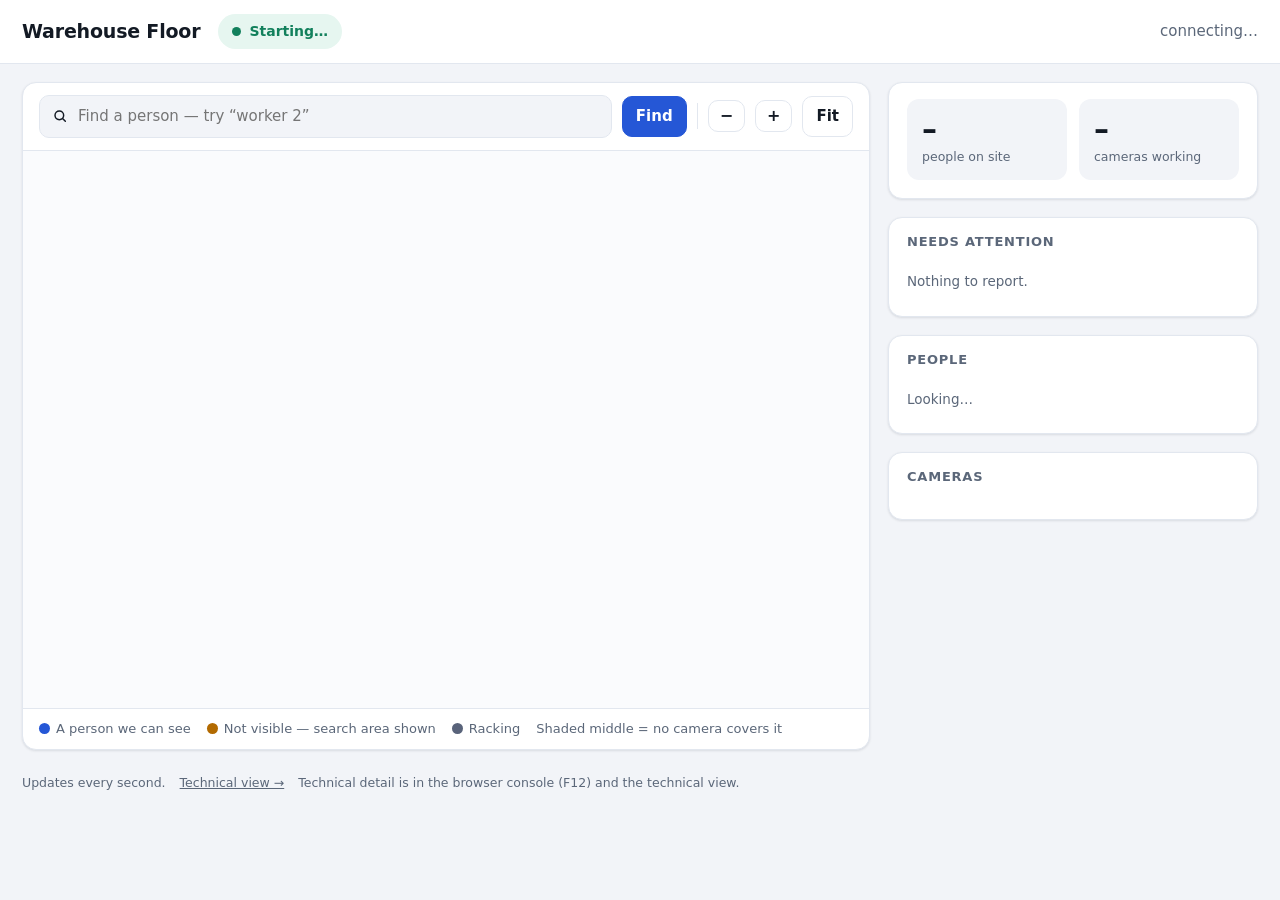
==== commit fa1fb54e: "feat(dashboard): one clear app for a non-technical audience Shared look and header (static/app.css, " ====
--- a/apps/demo_dashboard/static/index.html
+++ b/apps/demo_dashboard/static/index.html
@@ -82,7 +82,7 @@
   <section class="card">
     <div class="maphead">
       <div class="search">
-        <span aria-hidden="true">🔍</span>
+        <svg aria-hidden="true" width="16" height="16" viewBox="0 0 24 24" fill="none" stroke="currentColor" stroke-width="2.2" stroke-linecap="round"><circle cx="11" cy="11" r="6.5"/><path d="m20 20-4.2-4.2"/></svg>
         <input id="find" data-testid="find-input" placeholder="Find a person — try “worker 2”" autocomplete="off" aria-label="Find a person">
       </div>
       <button class="primary" id="find-go" data-testid="find-go">Find</button>
